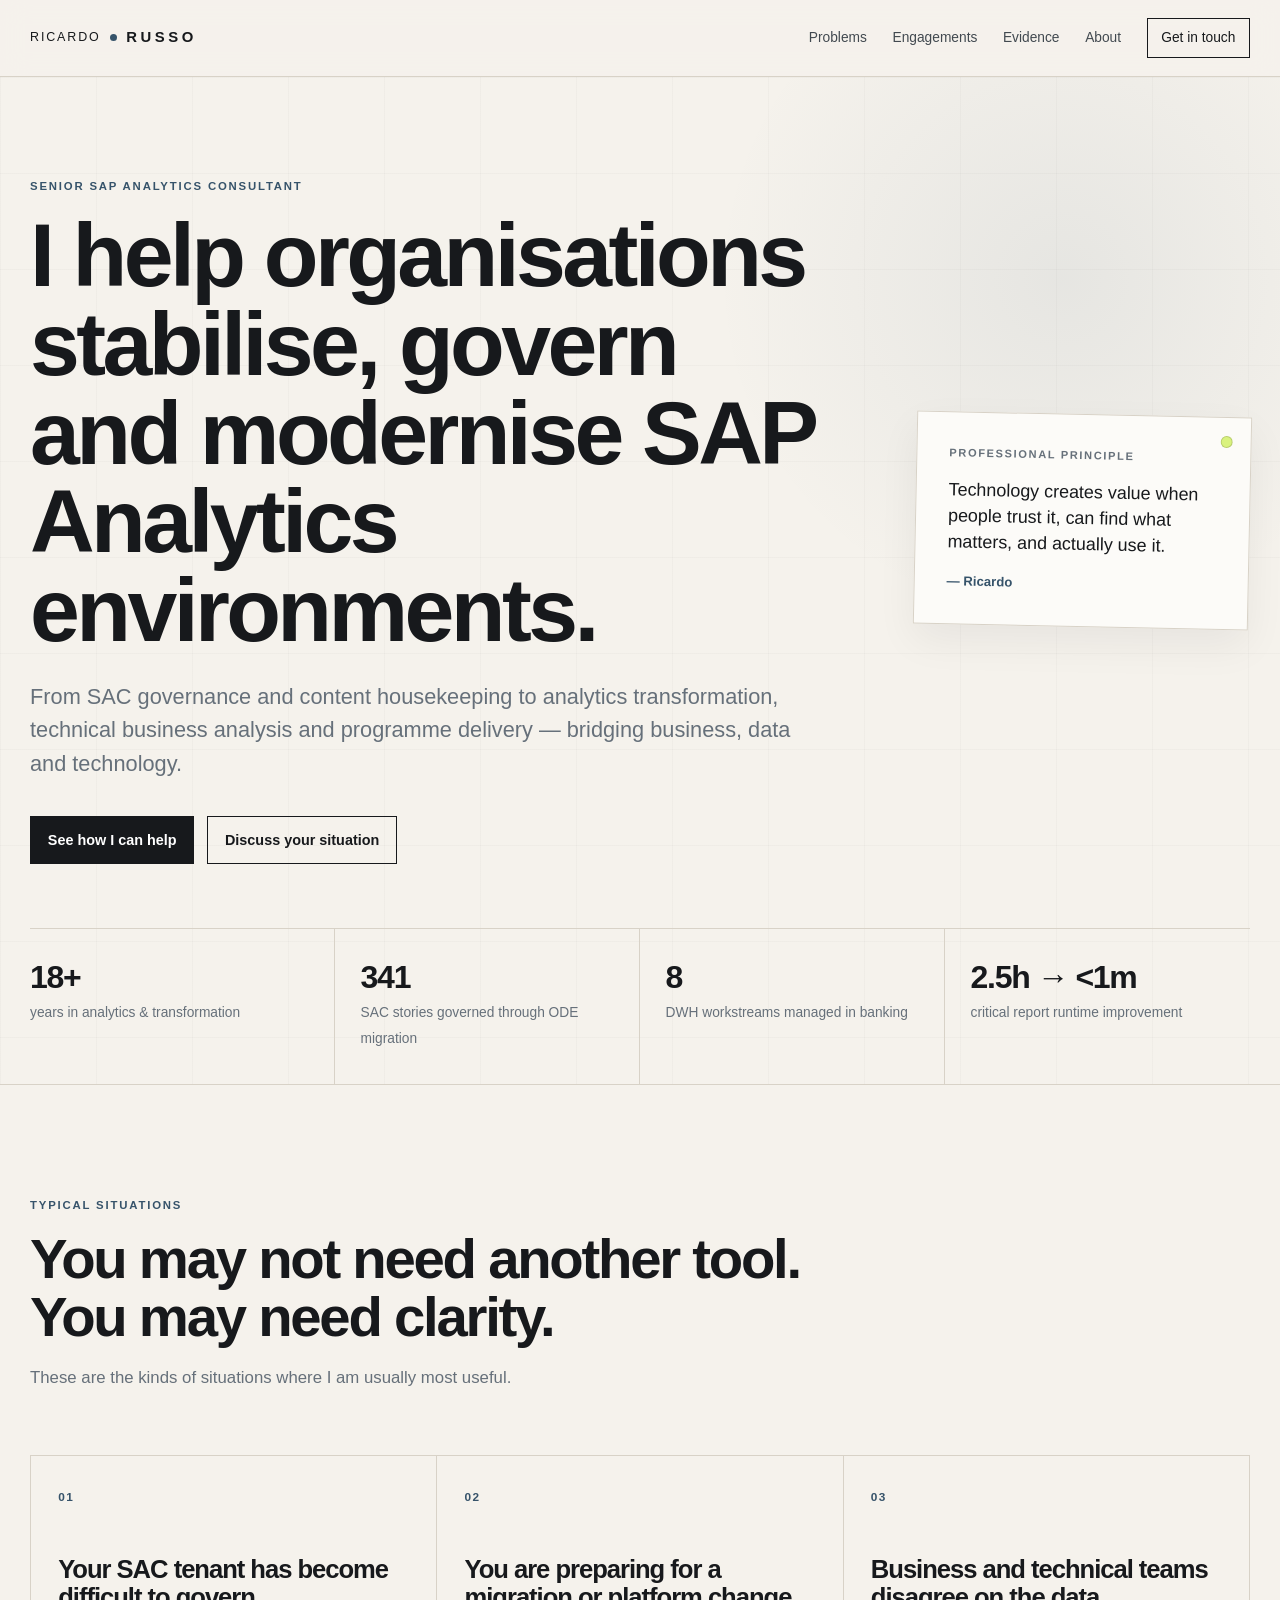
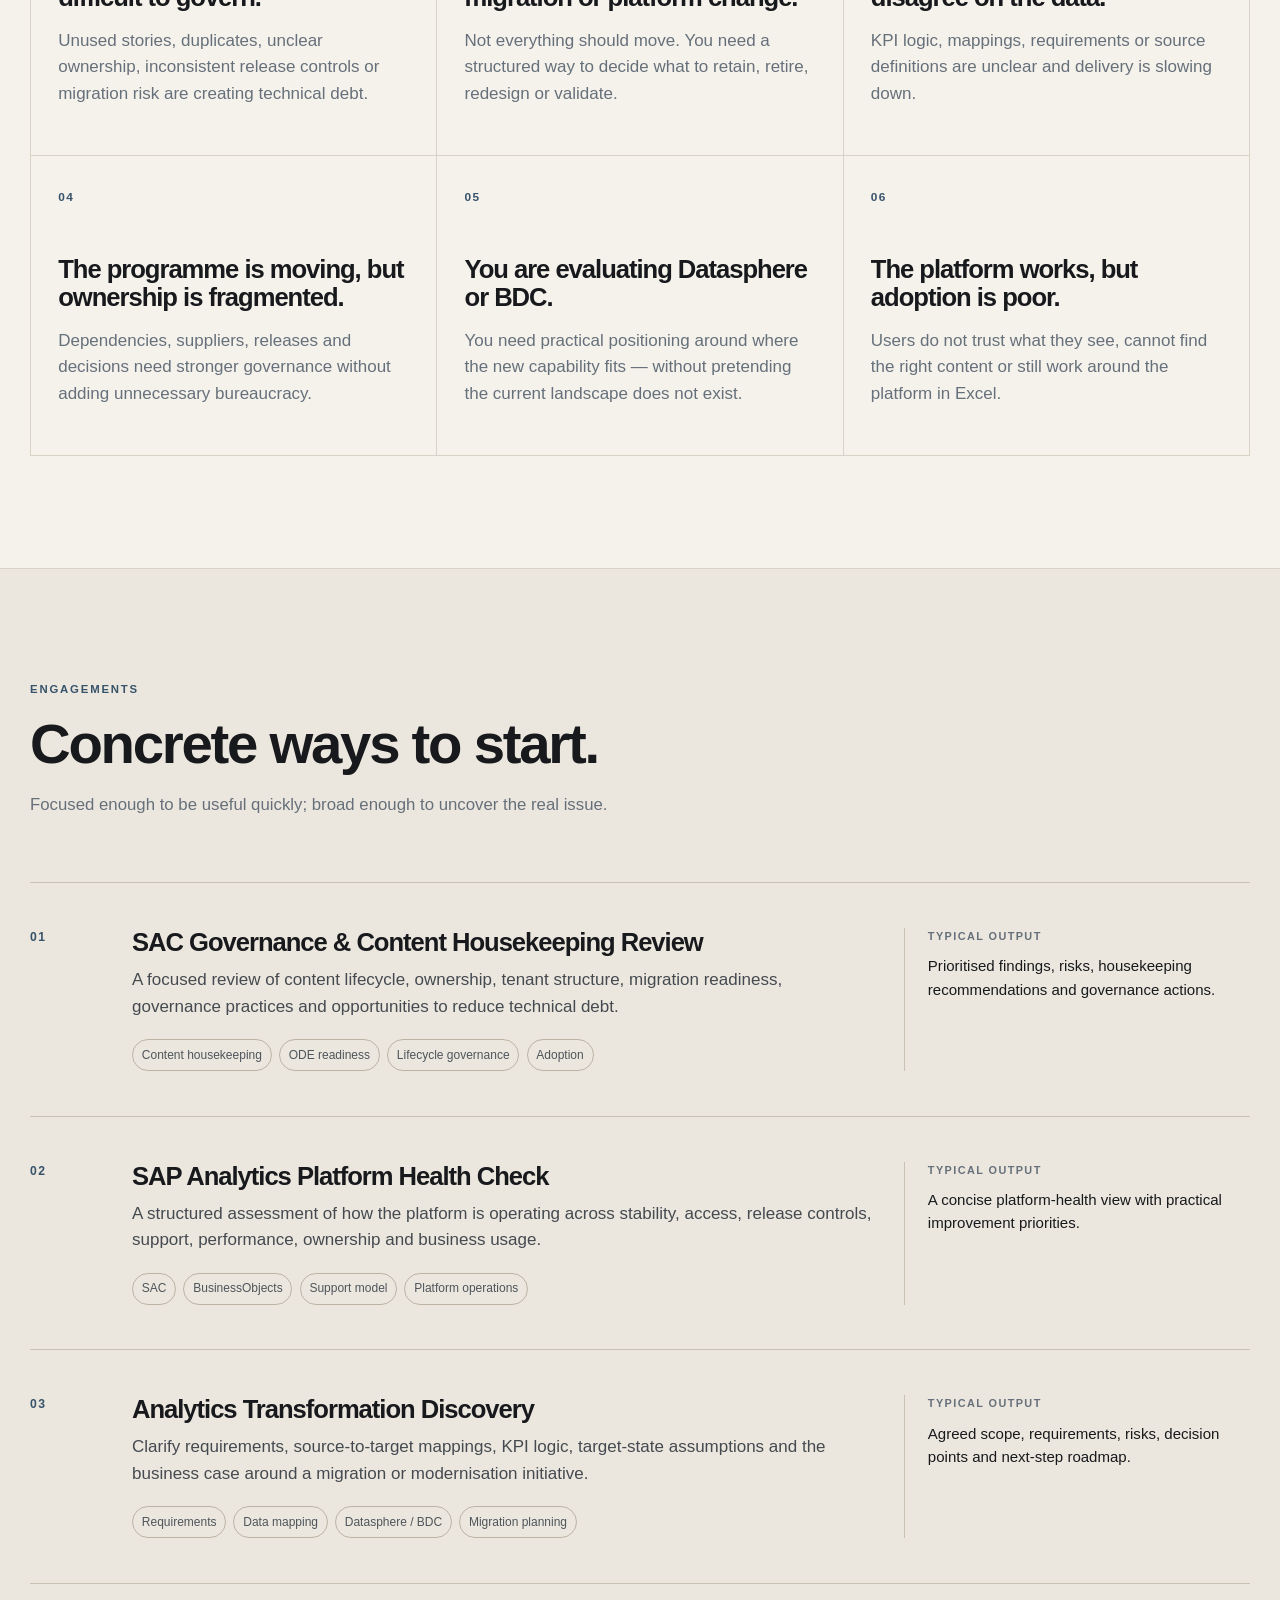
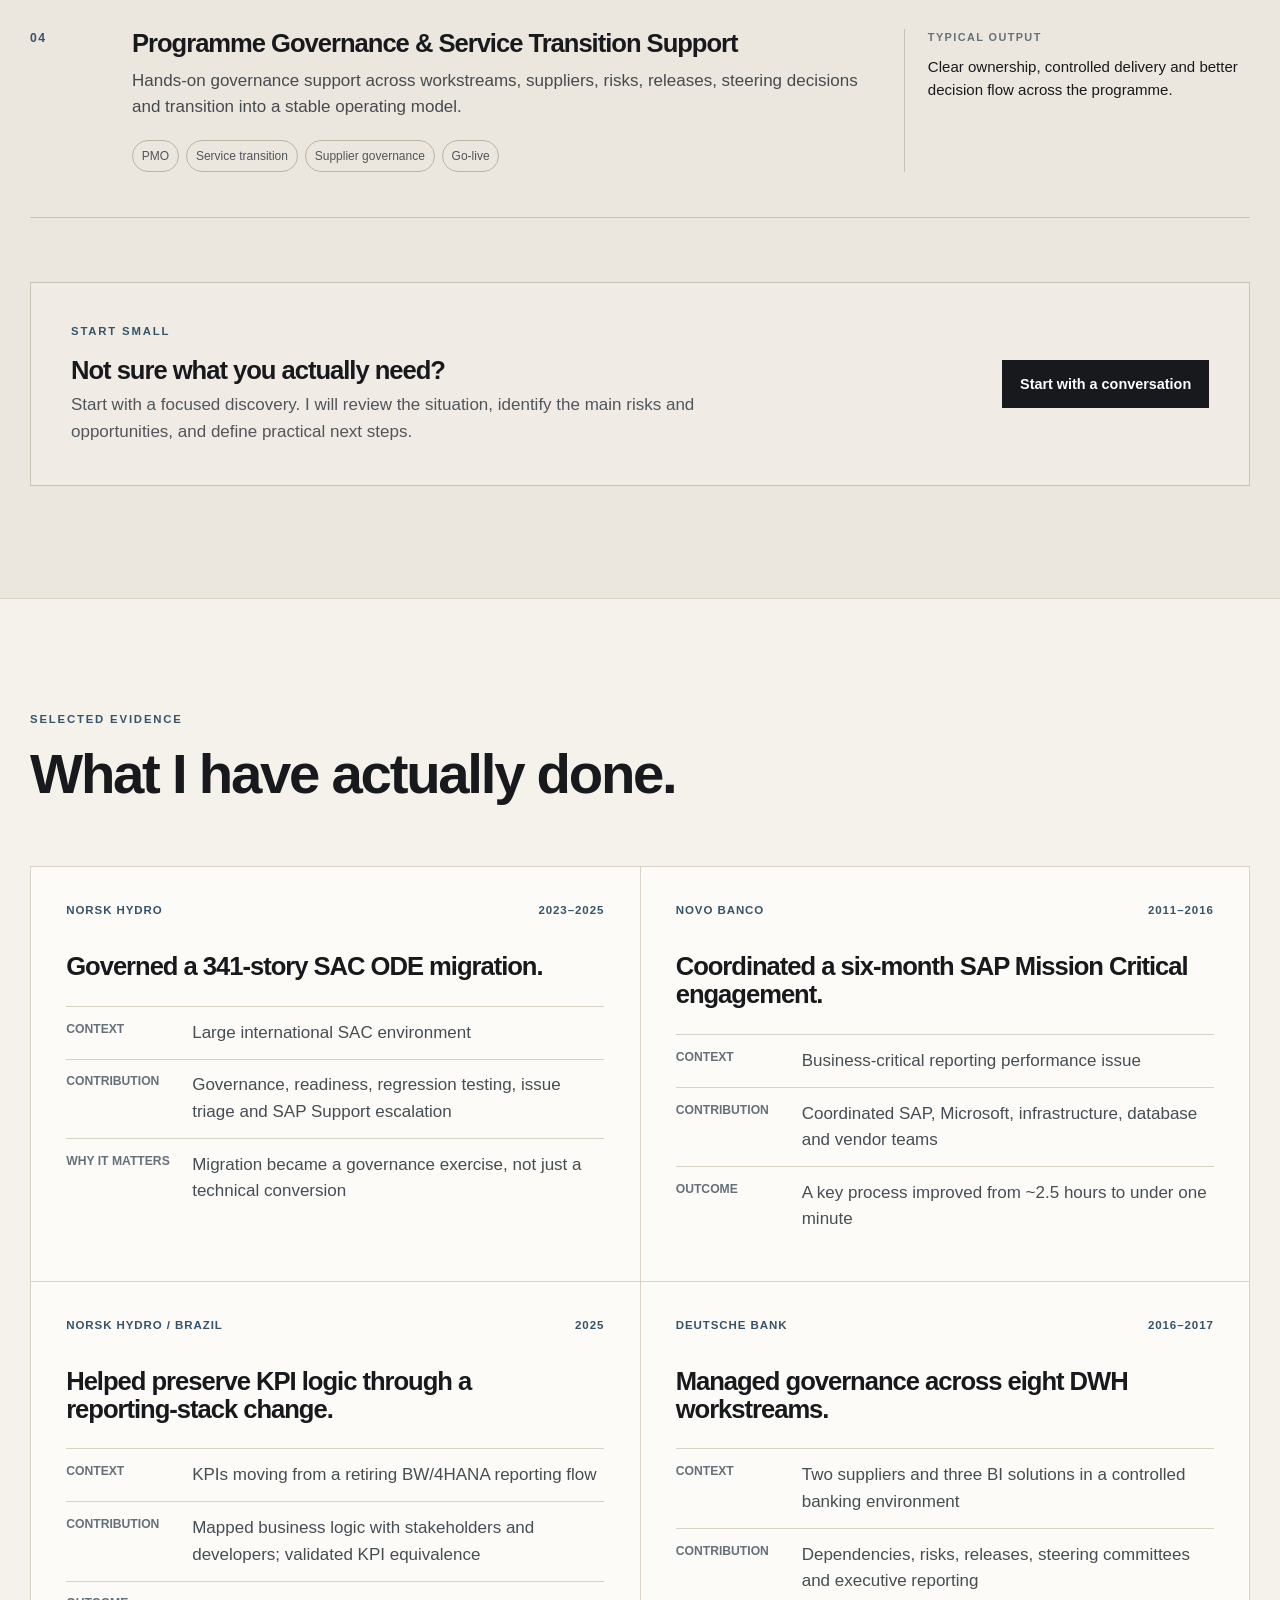
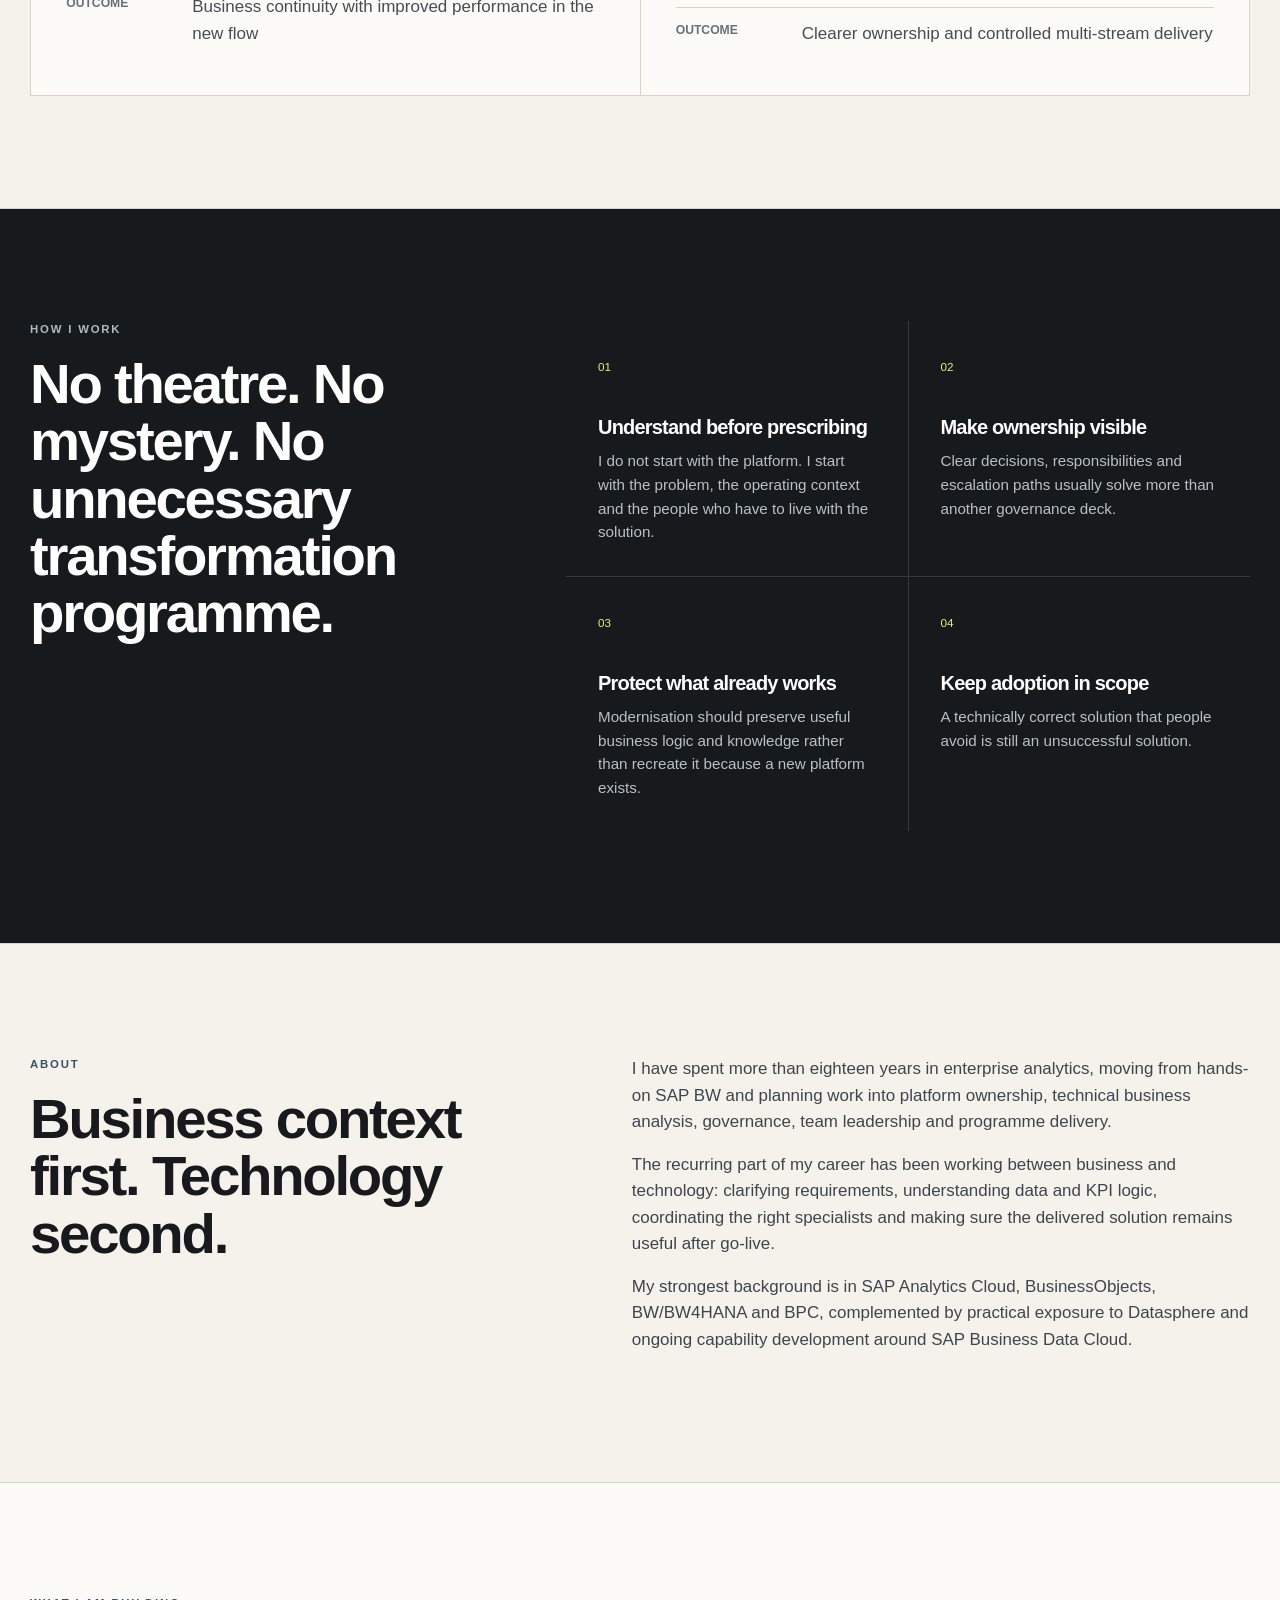
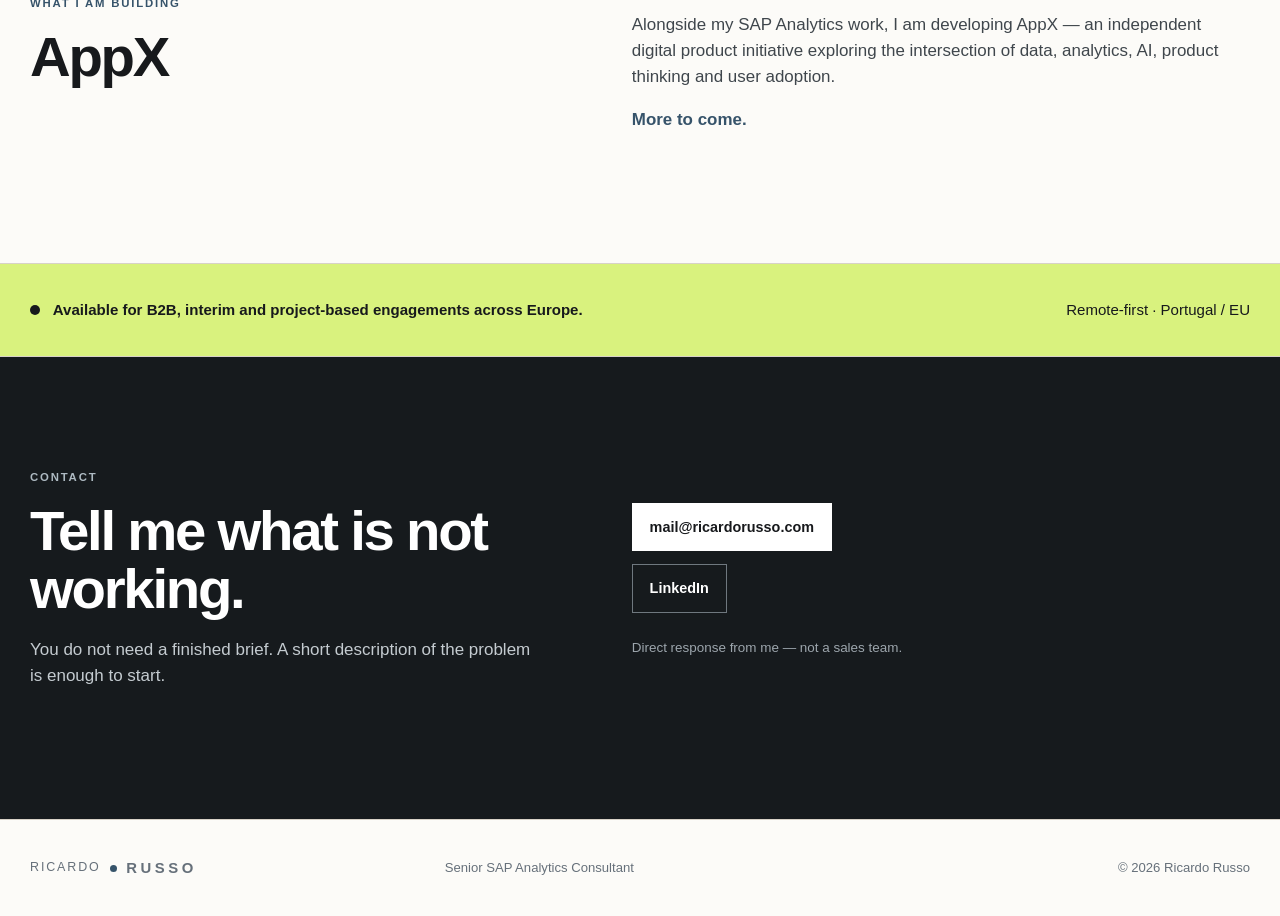
==== index.html @ fb49a4eb "Add files via upload" ====
<!doctype html>
<html lang="en">
<head>
  <meta charset="utf-8">
  <meta name="viewport" content="width=device-width, initial-scale=1">
  <title>Ricardo Russo — SAP Analytics Transformation & Governance</title>
  <meta name="description" content="Senior SAP Analytics Consultant helping organisations govern, modernise and get more value from SAP Analytics environments.">
  <meta name="author" content="Ricardo Russo">
  <meta name="theme-color" content="#f5f2ec">

  <meta property="og:title" content="Ricardo Russo — SAP Analytics Transformation & Governance">
  <meta property="og:description" content="Platform governance, analytics transformation, technical business analysis and programme delivery.">
  <meta property="og:type" content="website">
  <meta property="og:url" content="https://ricardorusso.com/">

  <link rel="icon" href="favicon.svg" type="image/svg+xml">
  <link rel="stylesheet" href="styles.css">
  <script defer src="script.js"></script>
</head>
<body>
  <a class="skip-link" href="#main">Skip to content</a>

  <header class="site-header">
    <div class="shell header-inner">
      <a class="brand" href="#top" aria-label="Ricardo Russo home">
        <span class="brand-first">RICARDO</span>
        <span class="brand-dot" aria-hidden="true"></span>
        <span class="brand-last">RUSSO</span>
      </a>

      <button class="menu-toggle" aria-expanded="false" aria-controls="site-nav">Menu</button>

      <nav id="site-nav" class="site-nav" aria-label="Primary navigation">
        <a href="#problems">Problems</a>
        <a href="#engagements">Engagements</a>
        <a href="#evidence">Evidence</a>
        <a href="#about">About</a>
        <a href="#contact" class="nav-cta">Get in touch</a>
      </nav>
    </div>
  </header>

  <main id="main">
    <section id="top" class="hero">
      <div class="shell hero-grid">
        <div class="hero-copy">
          <p class="eyebrow">Senior SAP Analytics Consultant</p>
          <h1>I help organisations stabilise, govern and modernise SAP Analytics environments.</h1>
          <p class="hero-intro">
            From SAC governance and content housekeeping to analytics transformation,
            technical business analysis and programme delivery — bridging business,
            data and technology.
          </p>
          <div class="hero-actions">
            <a class="button primary" href="#engagements">See how I can help</a>
            <a class="button ghost" href="#contact">Discuss your situation</a>
          </div>
        </div>

        <aside class="hero-card" aria-label="Professional principle">
          <span class="card-kicker">Professional principle</span>
          <p>Technology creates value when people trust it, can find what matters, and actually use it.</p>
          <span class="card-signoff">— Ricardo</span>
        </aside>
      </div>

      <div class="shell evidence-strip">
        <div class="metric">
          <strong>18+</strong>
          <span>years in analytics & transformation</span>
        </div>
        <div class="metric">
          <strong>341</strong>
          <span>SAC stories governed through ODE migration</span>
        </div>
        <div class="metric">
          <strong>8</strong>
          <span>DWH workstreams managed in banking</span>
        </div>
        <div class="metric">
          <strong>2.5h → &lt;1m</strong>
          <span>critical report runtime improvement</span>
        </div>
      </div>
    </section>

    <section id="problems" class="section">
      <div class="shell">
        <div class="section-head">
          <p class="eyebrow">Typical situations</p>
          <h2>You may not need another tool. You may need clarity.</h2>
          <p class="lead">These are the kinds of situations where I am usually most useful.</p>
        </div>

        <div class="problem-grid">
          <article class="problem-card">
            <span>01</span>
            <h3>Your SAC tenant has become difficult to govern.</h3>
            <p>Unused stories, duplicates, unclear ownership, inconsistent release controls or migration risk are creating technical debt.</p>
          </article>
          <article class="problem-card">
            <span>02</span>
            <h3>You are preparing for a migration or platform change.</h3>
            <p>Not everything should move. You need a structured way to decide what to retain, retire, redesign or validate.</p>
          </article>
          <article class="problem-card">
            <span>03</span>
            <h3>Business and technical teams disagree on the data.</h3>
            <p>KPI logic, mappings, requirements or source definitions are unclear and delivery is slowing down.</p>
          </article>
          <article class="problem-card">
            <span>04</span>
            <h3>The programme is moving, but ownership is fragmented.</h3>
            <p>Dependencies, suppliers, releases and decisions need stronger governance without adding unnecessary bureaucracy.</p>
          </article>
          <article class="problem-card">
            <span>05</span>
            <h3>You are evaluating Datasphere or BDC.</h3>
            <p>You need practical positioning around where the new capability fits — without pretending the current landscape does not exist.</p>
          </article>
          <article class="problem-card">
            <span>06</span>
            <h3>The platform works, but adoption is poor.</h3>
            <p>Users do not trust what they see, cannot find the right content or still work around the platform in Excel.</p>
          </article>
        </div>
      </div>
    </section>

    <section id="engagements" class="section section-cream">
      <div class="shell">
        <div class="section-head">
          <p class="eyebrow">Engagements</p>
          <h2>Concrete ways to start.</h2>
          <p class="lead">Focused enough to be useful quickly; broad enough to uncover the real issue.</p>
        </div>

        <div class="engagement-list">
          <article class="engagement">
            <div class="engagement-number">01</div>
            <div class="engagement-main">
              <h3>SAC Governance & Content Housekeeping Review</h3>
              <p>
                A focused review of content lifecycle, ownership, tenant structure, migration readiness,
                governance practices and opportunities to reduce technical debt.
              </p>
              <div class="tag-row">
                <span>Content housekeeping</span>
                <span>ODE readiness</span>
                <span>Lifecycle governance</span>
                <span>Adoption</span>
              </div>
            </div>
            <div class="engagement-outcome">
              <span>Typical output</span>
              <p>Prioritised findings, risks, housekeeping recommendations and governance actions.</p>
            </div>
          </article>

          <article class="engagement">
            <div class="engagement-number">02</div>
            <div class="engagement-main">
              <h3>SAP Analytics Platform Health Check</h3>
              <p>
                A structured assessment of how the platform is operating across stability, access,
                release controls, support, performance, ownership and business usage.
              </p>
              <div class="tag-row">
                <span>SAC</span>
                <span>BusinessObjects</span>
                <span>Support model</span>
                <span>Platform operations</span>
              </div>
            </div>
            <div class="engagement-outcome">
              <span>Typical output</span>
              <p>A concise platform-health view with practical improvement priorities.</p>
            </div>
          </article>

          <article class="engagement">
            <div class="engagement-number">03</div>
            <div class="engagement-main">
              <h3>Analytics Transformation Discovery</h3>
              <p>
                Clarify requirements, source-to-target mappings, KPI logic, target-state assumptions
                and the business case around a migration or modernisation initiative.
              </p>
              <div class="tag-row">
                <span>Requirements</span>
                <span>Data mapping</span>
                <span>Datasphere / BDC</span>
                <span>Migration planning</span>
              </div>
            </div>
            <div class="engagement-outcome">
              <span>Typical output</span>
              <p>Agreed scope, requirements, risks, decision points and next-step roadmap.</p>
            </div>
          </article>

          <article class="engagement">
            <div class="engagement-number">04</div>
            <div class="engagement-main">
              <h3>Programme Governance & Service Transition Support</h3>
              <p>
                Hands-on governance support across workstreams, suppliers, risks, releases, steering
                decisions and transition into a stable operating model.
              </p>
              <div class="tag-row">
                <span>PMO</span>
                <span>Service transition</span>
                <span>Supplier governance</span>
                <span>Go-live</span>
              </div>
            </div>
            <div class="engagement-outcome">
              <span>Typical output</span>
              <p>Clear ownership, controlled delivery and better decision flow across the programme.</p>
            </div>
          </article>
        </div>

        <div class="start-small">
          <div>
            <p class="eyebrow">Start small</p>
            <h3>Not sure what you actually need?</h3>
            <p>Start with a focused discovery. I will review the situation, identify the main risks and opportunities, and define practical next steps.</p>
          </div>
          <a class="button primary" href="#contact">Start with a conversation</a>
        </div>
      </div>
    </section>

    <section id="evidence" class="section">
      <div class="shell">
        <div class="section-head">
          <p class="eyebrow">Selected evidence</p>
          <h2>What I have actually done.</h2>
        </div>

        <div class="case-grid">
          <article class="case-card">
            <div class="case-topline"><span>Norsk Hydro</span><span>2023–2025</span></div>
            <h3>Governed a 341-story SAC ODE migration.</h3>
            <dl>
              <div><dt>Context</dt><dd>Large international SAC environment</dd></div>
              <div><dt>Contribution</dt><dd>Governance, readiness, regression testing, issue triage and SAP Support escalation</dd></div>
              <div><dt>Why it matters</dt><dd>Migration became a governance exercise, not just a technical conversion</dd></div>
            </dl>
          </article>

          <article class="case-card">
            <div class="case-topline"><span>Novo Banco</span><span>2011–2016</span></div>
            <h3>Coordinated a six-month SAP Mission Critical engagement.</h3>
            <dl>
              <div><dt>Context</dt><dd>Business-critical reporting performance issue</dd></div>
              <div><dt>Contribution</dt><dd>Coordinated SAP, Microsoft, infrastructure, database and vendor teams</dd></div>
              <div><dt>Outcome</dt><dd>A key process improved from ~2.5 hours to under one minute</dd></div>
            </dl>
          </article>

          <article class="case-card">
            <div class="case-topline"><span>Norsk Hydro / Brazil</span><span>2025</span></div>
            <h3>Helped preserve KPI logic through a reporting-stack change.</h3>
            <dl>
              <div><dt>Context</dt><dd>KPIs moving from a retiring BW/4HANA reporting flow</dd></div>
              <div><dt>Contribution</dt><dd>Mapped business logic with stakeholders and developers; validated KPI equivalence</dd></div>
              <div><dt>Outcome</dt><dd>Business continuity with improved performance in the new flow</dd></div>
            </dl>
          </article>

          <article class="case-card">
            <div class="case-topline"><span>Deutsche Bank</span><span>2016–2017</span></div>
            <h3>Managed governance across eight DWH workstreams.</h3>
            <dl>
              <div><dt>Context</dt><dd>Two suppliers and three BI solutions in a controlled banking environment</dd></div>
              <div><dt>Contribution</dt><dd>Dependencies, risks, releases, steering committees and executive reporting</dd></div>
              <div><dt>Outcome</dt><dd>Clearer ownership and controlled multi-stream delivery</dd></div>
            </dl>
          </article>
        </div>
      </div>
    </section>

    <section class="section section-dark">
      <div class="shell how-grid">
        <div>
          <p class="eyebrow light">How I work</p>
          <h2>No theatre. No mystery. No unnecessary transformation programme.</h2>
        </div>
        <div class="principles">
          <article>
            <span>01</span>
            <h3>Understand before prescribing</h3>
            <p>I do not start with the platform. I start with the problem, the operating context and the people who have to live with the solution.</p>
          </article>
          <article>
            <span>02</span>
            <h3>Make ownership visible</h3>
            <p>Clear decisions, responsibilities and escalation paths usually solve more than another governance deck.</p>
          </article>
          <article>
            <span>03</span>
            <h3>Protect what already works</h3>
            <p>Modernisation should preserve useful business logic and knowledge rather than recreate it because a new platform exists.</p>
          </article>
          <article>
            <span>04</span>
            <h3>Keep adoption in scope</h3>
            <p>A technically correct solution that people avoid is still an unsuccessful solution.</p>
          </article>
        </div>
      </div>
    </section>

    <section id="about" class="section">
      <div class="shell about-grid">
        <div class="section-head compact">
          <p class="eyebrow">About</p>
          <h2>Business context first. Technology second.</h2>
        </div>
        <div class="about-copy">
          <p>
            I have spent more than eighteen years in enterprise analytics, moving from hands-on
            SAP BW and planning work into platform ownership, technical business analysis,
            governance, team leadership and programme delivery.
          </p>
          <p>
            The recurring part of my career has been working between business and technology:
            clarifying requirements, understanding data and KPI logic, coordinating the right
            specialists and making sure the delivered solution remains useful after go-live.
          </p>
          <p>
            My strongest background is in SAP Analytics Cloud, BusinessObjects, BW/BW4HANA and BPC,
            complemented by practical exposure to Datasphere and ongoing capability development
            around SAP Business Data Cloud.
          </p>
        </div>
      </div>
    </section>

    <section class="section appx-section">
      <div class="shell appx-grid">
        <div>
          <p class="eyebrow">What I am building</p>
          <h2>AppX</h2>
        </div>
        <div>
          <p>
            Alongside my SAP Analytics work, I am developing AppX — an independent digital product
            initiative exploring the intersection of data, analytics, AI, product thinking and user adoption.
          </p>
          <p class="teaser">More to come.</p>
        </div>
      </div>
    </section>

    <section class="availability">
      <div class="shell availability-inner">
        <div>
          <span class="availability-dot" aria-hidden="true"></span>
          <strong>Available for B2B, interim and project-based engagements across Europe.</strong>
        </div>
        <span>Remote-first · Portugal / EU</span>
      </div>
    </section>

    <section id="contact" class="section contact-section">
      <div class="shell contact-grid">
        <div>
          <p class="eyebrow light">Contact</p>
          <h2>Tell me what is not working.</h2>
          <p>
            You do not need a finished brief. A short description of the problem is enough to start.
          </p>
        </div>
        <div class="contact-actions">
          <a class="button light-button" href="mailto:mail@ricardorusso.com?subject=Project%20discussion">mail@ricardorusso.com</a>
          <a class="button dark-outline" href="https://www.linkedin.com/in/ricardorusso" target="_blank" rel="noopener noreferrer">LinkedIn</a>
          <p class="small">Direct response from me — not a sales team.</p>
        </div>
      </div>
    </section>
  </main>

  <footer class="site-footer">
    <div class="shell footer-inner">
      <a class="brand footer-brand" href="#top" aria-label="Back to top">
        <span class="brand-first">RICARDO</span>
        <span class="brand-dot" aria-hidden="true"></span>
        <span class="brand-last">RUSSO</span>
      </a>
      <span>Senior SAP Analytics Consultant</span>
      <span>© <span id="year">2026</span> Ricardo Russo</span>
    </div>
  </footer>
</body>
</html>
---- styles.css ----
:root {
  --bg: #f5f2ec;
  --paper: #fcfbf8;
  --cream: #ece7de;
  --ink: #17191c;
  --muted: #66707a;
  --line: #d8d2c7;
  --accent: #36536a;
  --accent-soft: #dbe3e8;
  --lime: #d9f27e;
  --dark: #161a1d;
  --max: 1220px;
}

* { box-sizing: border-box; }
html { scroll-behavior: smooth; background: var(--bg); }
body {
  margin: 0;
  background: var(--bg);
  color: var(--ink);
  font-family: "Helvetica Neue", Helvetica, Arial, sans-serif;
  font-size: 17px;
  line-height: 1.55;
  -webkit-font-smoothing: antialiased;
}
a { color: inherit; }
button, input, textarea { font: inherit; }

.skip-link {
  position: absolute;
  left: -9999px;
  top: 0;
  z-index: 999;
  background: var(--ink);
  color: #fff;
  padding: .7rem 1rem;
}
.skip-link:focus { left: 1rem; top: 1rem; }

.shell {
  width: min(calc(100% - 48px), var(--max));
  margin-inline: auto;
}

.site-header {
  position: sticky;
  top: 0;
  z-index: 100;
  background: color-mix(in srgb, var(--bg) 93%, transparent);
  border-bottom: 1px solid var(--line);
  backdrop-filter: blur(14px);
}
.header-inner {
  min-height: 76px;
  display: flex;
  align-items: center;
  justify-content: space-between;
  gap: 2rem;
}
.brand {
  display: inline-flex;
  align-items: center;
  gap: .58rem;
  text-decoration: none;
  transform-origin: 38% 100%;
}
.brand-first {
  font-size: .78rem;
  font-weight: 500;
  letter-spacing: .15em;
}
.brand-dot {
  width: 7px;
  height: 7px;
  border-radius: 999px;
  background: var(--accent);
  display: inline-block;
  transition: transform .2s ease, background .2s ease;
}
.brand-last {
  font-size: .93rem;
  font-weight: 800;
  letter-spacing: .24em;
}
.brand:hover .brand-dot {
  transform: scale(1.7);
  background: var(--lime);
}

.site-nav {
  display: flex;
  align-items: center;
  gap: 1.6rem;
  font-size: .86rem;
}
.site-nav a {
  color: #424950;
  text-decoration: none;
}
.site-nav a:hover { color: var(--ink); }
.site-nav .nav-cta {
  border: 1px solid var(--ink);
  padding: .55rem .85rem;
  color: var(--ink);
}
.menu-toggle {
  display: none;
  border: 1px solid var(--ink);
  background: transparent;
  padding: .45rem .7rem;
}

.hero {
  border-bottom: 1px solid var(--line);
  overflow: hidden;
  background:
    radial-gradient(circle at 83% 20%, rgba(54,83,106,.08), transparent 26%),
    linear-gradient(90deg, rgba(23,25,28,.025) 1px, transparent 1px),
    linear-gradient(rgba(23,25,28,.025) 1px, transparent 1px);
  background-size: auto, 96px 96px, 96px 96px;
}
.hero-grid {
  min-height: 665px;
  display: grid;
  grid-template-columns: minmax(0, 1.65fr) minmax(280px, .7fr);
  gap: 6rem;
  align-items: center;
  padding: 6.3rem 0 4rem;
}
.eyebrow {
  margin: 0 0 1rem;
  color: var(--accent);
  text-transform: uppercase;
  font-size: .71rem;
  font-weight: 750;
  letter-spacing: .16em;
}
.eyebrow.light { color: #aebac2; }
h1, h2, h3 {
  margin-top: 0;
  letter-spacing: -.04em;
}
h1 {
  max-width: 940px;
  margin-bottom: 1.55rem;
  font-size: clamp(3.3rem, 7vw, 6.75rem);
  line-height: .99;
  font-weight: 720;
}
h2 {
  margin-bottom: 1.25rem;
  font-size: clamp(2.25rem, 4.4vw, 4.5rem);
  line-height: 1.02;
}
h3 {
  margin-bottom: .7rem;
  font-size: clamp(1.3rem, 2vw, 1.9rem);
  line-height: 1.1;
}
.hero-intro {
  max-width: 780px;
  margin: 0;
  color: var(--muted);
  font-size: clamp(1.08rem, 1.7vw, 1.42rem);
}
.hero-actions {
  display: flex;
  gap: .8rem;
  flex-wrap: wrap;
  margin-top: 2.2rem;
}
.button {
  display: inline-flex;
  align-items: center;
  justify-content: center;
  min-height: 48px;
  padding: .75rem 1.05rem;
  border: 1px solid var(--ink);
  text-decoration: none;
  font-size: .9rem;
  font-weight: 700;
  transition: transform .16s ease, box-shadow .16s ease, background .16s ease;
}
.button:hover {
  transform: translateY(-2px);
  box-shadow: 0 8px 18px rgba(0,0,0,.08);
}
.button.primary {
  background: var(--ink);
  color: white;
}
.button.primary:hover { background: #2a2e32; }
.button.ghost { background: transparent; }
.button.light-button {
  background: white;
  color: var(--ink);
  border-color: white;
}
.button.dark-outline {
  border-color: #6f787f;
  color: white;
}
.hero-card {
  position: relative;
  padding: 2rem;
  background: var(--paper);
  border: 1px solid var(--line);
  transform: rotate(1.2deg);
  box-shadow: 0 16px 40px rgba(23,25,28,.06);
}
.hero-card::before {
  content: "";
  position: absolute;
  top: 18px;
  right: 18px;
  width: 10px;
  height: 10px;
  border-radius: 999px;
  background: var(--lime);
  border: 1px solid rgba(0,0,0,.15);
}
.hero-card:hover {
  transform: rotate(0deg) translateY(-2px);
}
.card-kicker {
  display: block;
  margin-bottom: 1rem;
  color: var(--muted);
  font-size: .69rem;
  font-weight: 750;
  letter-spacing: .15em;
  text-transform: uppercase;
}
.hero-card p {
  margin: 0;
  font-size: 1.12rem;
  line-height: 1.45;
}
.card-signoff {
  display: block;
  margin-top: 1rem;
  color: var(--accent);
  font-size: .82rem;
  font-weight: 700;
}

.evidence-strip {
  display: grid;
  grid-template-columns: repeat(4, 1fr);
  border-top: 1px solid var(--line);
}
.metric {
  min-height: 145px;
  padding: 2rem 1.6rem;
  border-right: 1px solid var(--line);
}
.metric:first-child { padding-left: 0; }
.metric:last-child { border-right: 0; }
.metric strong {
  display: block;
  margin-bottom: .35rem;
  font-size: 2rem;
  line-height: 1;
  letter-spacing: -.04em;
}
.metric span {
  color: var(--muted);
  font-size: .86rem;
  line-height: 1.35;
}

.section {
  padding: 7rem 0;
  border-bottom: 1px solid var(--line);
}
.section-cream { background: var(--cream); }
.section-dark {
  background: var(--dark);
  color: white;
}
.section-head {
  max-width: 850px;
  margin-bottom: 4rem;
}
.section-head.compact { margin-bottom: 0; }
.lead {
  max-width: 720px;
  margin: 0;
  color: var(--muted);
  font-size: 1.05rem;
}

.problem-grid {
  display: grid;
  grid-template-columns: repeat(3, 1fr);
  border-top: 1px solid var(--line);
  border-left: 1px solid var(--line);
}
.problem-card {
  min-height: 300px;
  padding: 1.7rem;
  border-right: 1px solid var(--line);
  border-bottom: 1px solid var(--line);
  transition: transform .16s ease, background .16s ease;
}
.problem-card:hover {
  transform: translateY(-4px);
  background: var(--paper);
}
.problem-card > span {
  display: inline-block;
  margin-bottom: 3rem;
  color: var(--accent);
  font-size: .74rem;
  font-weight: 750;
  letter-spacing: .12em;
}
.problem-card p {
  color: var(--muted);
  margin-bottom: 0;
}

.engagement-list {
  border-top: 1px solid #c9c1b4;
}
.engagement {
  display: grid;
  grid-template-columns: 70px minmax(0, 1.5fr) minmax(250px, .7fr);
  gap: 2rem;
  padding: 2.8rem 0;
  border-bottom: 1px solid #c9c1b4;
}
.engagement-number {
  color: var(--accent);
  font-size: .76rem;
  font-weight: 750;
  letter-spacing: .12em;
}
.engagement-main p {
  max-width: 760px;
  margin: 0;
  color: #444a50;
}
.tag-row {
  display: flex;
  flex-wrap: wrap;
  gap: .45rem;
  margin-top: 1.2rem;
}
.tag-row span {
  padding: .35rem .55rem;
  border: 1px solid #bcb3a5;
  border-radius: 999px;
  color: #4e555b;
  font-size: .75rem;
}
.engagement-outcome {
  padding-left: 1.4rem;
  border-left: 1px solid #c9c1b4;
}
.engagement-outcome > span {
  display: block;
  margin-bottom: .6rem;
  color: var(--muted);
  text-transform: uppercase;
  font-size: .68rem;
  font-weight: 750;
  letter-spacing: .13em;
}
.engagement-outcome p {
  margin: 0;
  font-size: .94rem;
}

.start-small {
  display: flex;
  align-items: center;
  justify-content: space-between;
  gap: 3rem;
  margin-top: 4rem;
  padding: 2.5rem;
  border: 1px solid #c9c1b4;
  background: rgba(255,255,255,.22);
}
.start-small h3 { margin-bottom: .5rem; }
.start-small p:not(.eyebrow) {
  max-width: 720px;
  margin: 0;
  color: #50565b;
}

.case-grid {
  display: grid;
  grid-template-columns: repeat(2, 1fr);
  gap: 1px;
  background: var(--line);
  border: 1px solid var(--line);
}
.case-card {
  padding: 2.2rem;
  background: var(--paper);
  transition: transform .16s ease, box-shadow .16s ease;
}
.case-card:hover {
  transform: translateY(-3px);
  box-shadow: 0 16px 28px rgba(0,0,0,.06);
}
.case-topline {
  display: flex;
  justify-content: space-between;
  gap: 1rem;
  margin-bottom: 2rem;
  color: var(--accent);
  font-size: .72rem;
  font-weight: 750;
  text-transform: uppercase;
  letter-spacing: .08em;
}
.case-card h3 { max-width: 520px; }
.case-card dl {
  margin: 1.6rem 0 0;
}
.case-card dl > div {
  display: grid;
  grid-template-columns: 110px 1fr;
  gap: 1rem;
  padding: .8rem 0;
  border-top: 1px solid var(--line);
}
.case-card dt {
  color: var(--muted);
  font-size: .76rem;
  font-weight: 750;
  text-transform: uppercase;
}
.case-card dd {
  margin: 0;
  color: #464d53;
}

.how-grid {
  display: grid;
  grid-template-columns: .8fr 1.2fr;
  gap: 5rem;
}
.principles {
  display: grid;
  grid-template-columns: repeat(2, 1fr);
  gap: 1px;
  background: #353a3f;
}
.principles article {
  padding: 2rem;
  background: var(--dark);
}
.principles article > span {
  display: inline-block;
  margin-bottom: 2.5rem;
  color: var(--lime);
  font-size: .73rem;
}
.principles h3 { font-size: 1.25rem; }
.principles p {
  margin: 0;
  color: #b9c0c6;
  font-size: .95rem;
}

.about-grid, .appx-grid, .contact-grid {
  display: grid;
  grid-template-columns: minmax(280px,.9fr) minmax(0,1.1fr);
  gap: 6rem;
}
.about-copy p:first-child { margin-top: 0; }
.about-copy p {
  max-width: 720px;
  color: #3e454b;
  font-size: 1.06rem;
}
.appx-section { background: var(--paper); }
.appx-grid h2 { margin-bottom: 0; }
.appx-grid > div:last-child {
  max-width: 700px;
  color: #3f464c;
  font-size: 1.06rem;
}
.teaser {
  color: var(--accent);
  font-weight: 750;
}

.availability {
  border-bottom: 1px solid var(--line);
  background: var(--lime);
}
.availability-inner {
  min-height: 92px;
  display: flex;
  align-items: center;
  justify-content: space-between;
  gap: 2rem;
  font-size: .94rem;
}
.availability-inner > div {
  display: flex;
  align-items: center;
  gap: .8rem;
}
.availability-dot {
  width: 10px;
  height: 10px;
  border-radius: 50%;
  background: var(--ink);
  animation: pulse 2.2s ease-in-out infinite;
}
@keyframes pulse {
  0%,100% { transform: scale(1); opacity: 1; }
  50% { transform: scale(1.45); opacity: .55; }
}

.contact-section {
  background: var(--dark);
  color: white;
}
.contact-section p { color: #c4cbd0; }
.contact-actions {
  display: flex;
  flex-direction: column;
  align-items: flex-start;
  justify-content: center;
  gap: .8rem;
}
.contact-actions .small {
  margin-top: .8rem;
  font-size: .84rem;
  color: #9da6ad;
}

.site-footer {
  padding: 2.3rem 0;
  background: var(--paper);
}
.footer-inner {
  display: grid;
  grid-template-columns: 1fr 1fr 1fr;
  gap: 1.5rem;
  align-items: center;
  color: var(--muted);
  font-size: .82rem;
}
.footer-inner > :last-child { text-align: right; }

/* playful but controlled brand bounce */
.brand.brand-bounce {
  animation: brandBounce 760ms cubic-bezier(.22,.9,.3,1);
}
.brand.brand-bounce .brand-dot {
  animation: dotPop 760ms ease;
}
@keyframes brandBounce {
  0%   { transform: translateY(0) rotate(0) scale(1); }
  18%  { transform: translateY(-13px) rotate(-1deg) scale(1.03,.97); }
  35%  { transform: translateY(1px) rotate(.4deg) scale(.99,1.01); }
  52%  { transform: translateY(-6px) rotate(-.35deg) scale(1.015,.985); }
  70%  { transform: translateY(0) rotate(.15deg); }
  84%  { transform: translateY(-2px); }
  100% { transform: translateY(0) rotate(0) scale(1); }
}
@keyframes dotPop {
  0%,100% { transform: scale(1); background: var(--accent); }
  22% { transform: scale(2.6); background: var(--lime); }
  52% { transform: scale(1.4); }
}

@media (max-width: 920px) {
  .hero-grid,
  .how-grid,
  .about-grid,
  .appx-grid,
  .contact-grid {
    grid-template-columns: 1fr;
    gap: 3rem;
  }
  .hero-grid { min-height: 0; padding: 5.2rem 0 4rem; }
  .hero-card { max-width: 560px; }
  .problem-grid { grid-template-columns: repeat(2, 1fr); }
  .engagement { grid-template-columns: 52px 1fr; }
  .engagement-outcome { grid-column: 2; padding-left: 0; border-left: 0; }
  .evidence-strip { grid-template-columns: repeat(2, 1fr); }
  .metric:nth-child(2) { border-right: 0; }
  .metric:nth-child(-n+2) { border-bottom: 1px solid var(--line); }
}

@media (max-width: 680px) {
  body { font-size: 16px; }
  .shell { width: min(calc(100% - 32px), var(--max)); }
  .header-inner { min-height: 66px; }
  .menu-toggle { display: inline-block; }
  .site-nav {
    display: none;
    position: absolute;
    top: 66px;
    left: 0;
    right: 0;
    flex-direction: column;
    align-items: stretch;
    gap: 0;
    padding: 0 16px 16px;
    background: var(--bg);
    border-bottom: 1px solid var(--line);
  }
  .site-nav.open { display: flex; }
  .site-nav a {
    padding: .95rem 0;
    border-bottom: 1px solid var(--line);
  }
  .site-nav .nav-cta {
    margin-top: .7rem;
    padding: .75rem;
    text-align: center;
  }
  h1 { font-size: clamp(2.75rem, 13vw, 4.6rem); }
  .hero-grid { padding-top: 4.2rem; }
  .evidence-strip { grid-template-columns: 1fr; }
  .metric, .metric:first-child {
    padding: 1.4rem 0;
    border-right: 0;
    border-bottom: 1px solid var(--line);
  }
  .metric:last-child { border-bottom: 0; }
  .section { padding: 5rem 0; }
  .section-head { margin-bottom: 3rem; }
  .problem-grid { grid-template-columns: 1fr; }
  .problem-card { min-height: 0; }
  .engagement {
    grid-template-columns: 1fr;
    gap: .8rem;
  }
  .engagement-outcome { grid-column: 1; }
  .start-small {
    flex-direction: column;
    align-items: flex-start;
  }
  .case-grid { grid-template-columns: 1fr; }
  .case-card dl > div { grid-template-columns: 1fr; gap: .3rem; }
  .principles { grid-template-columns: 1fr; }
  .availability-inner {
    align-items: flex-start;
    flex-direction: column;
    justify-content: center;
    padding: 1.2rem 0;
    gap: .5rem;
  }
  .footer-inner { grid-template-columns: 1fr; }
  .footer-inner > :last-child { text-align: left; }
}

@media (prefers-reduced-motion: reduce) {
  html { scroll-behavior: auto; }
  .brand.brand-bounce,
  .brand.brand-bounce .brand-dot,
  .availability-dot {
    animation: none;
  }
}
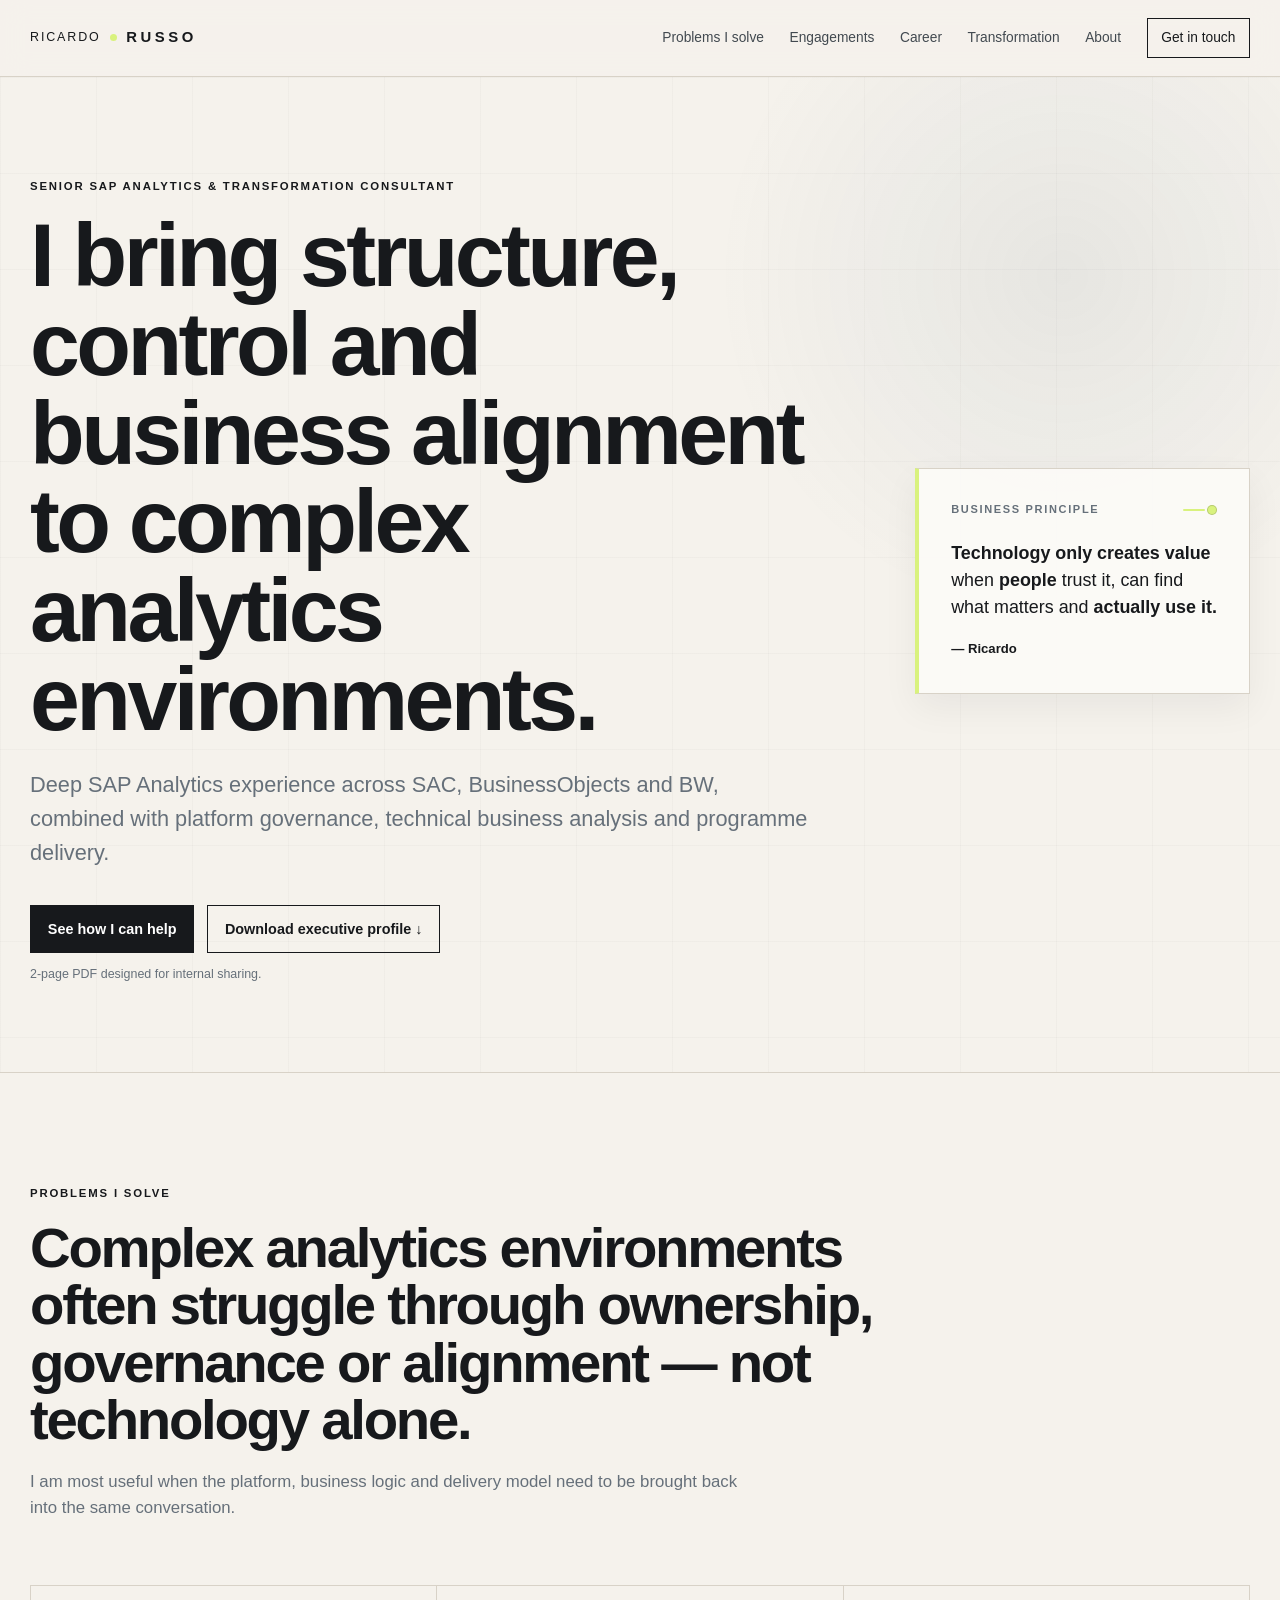
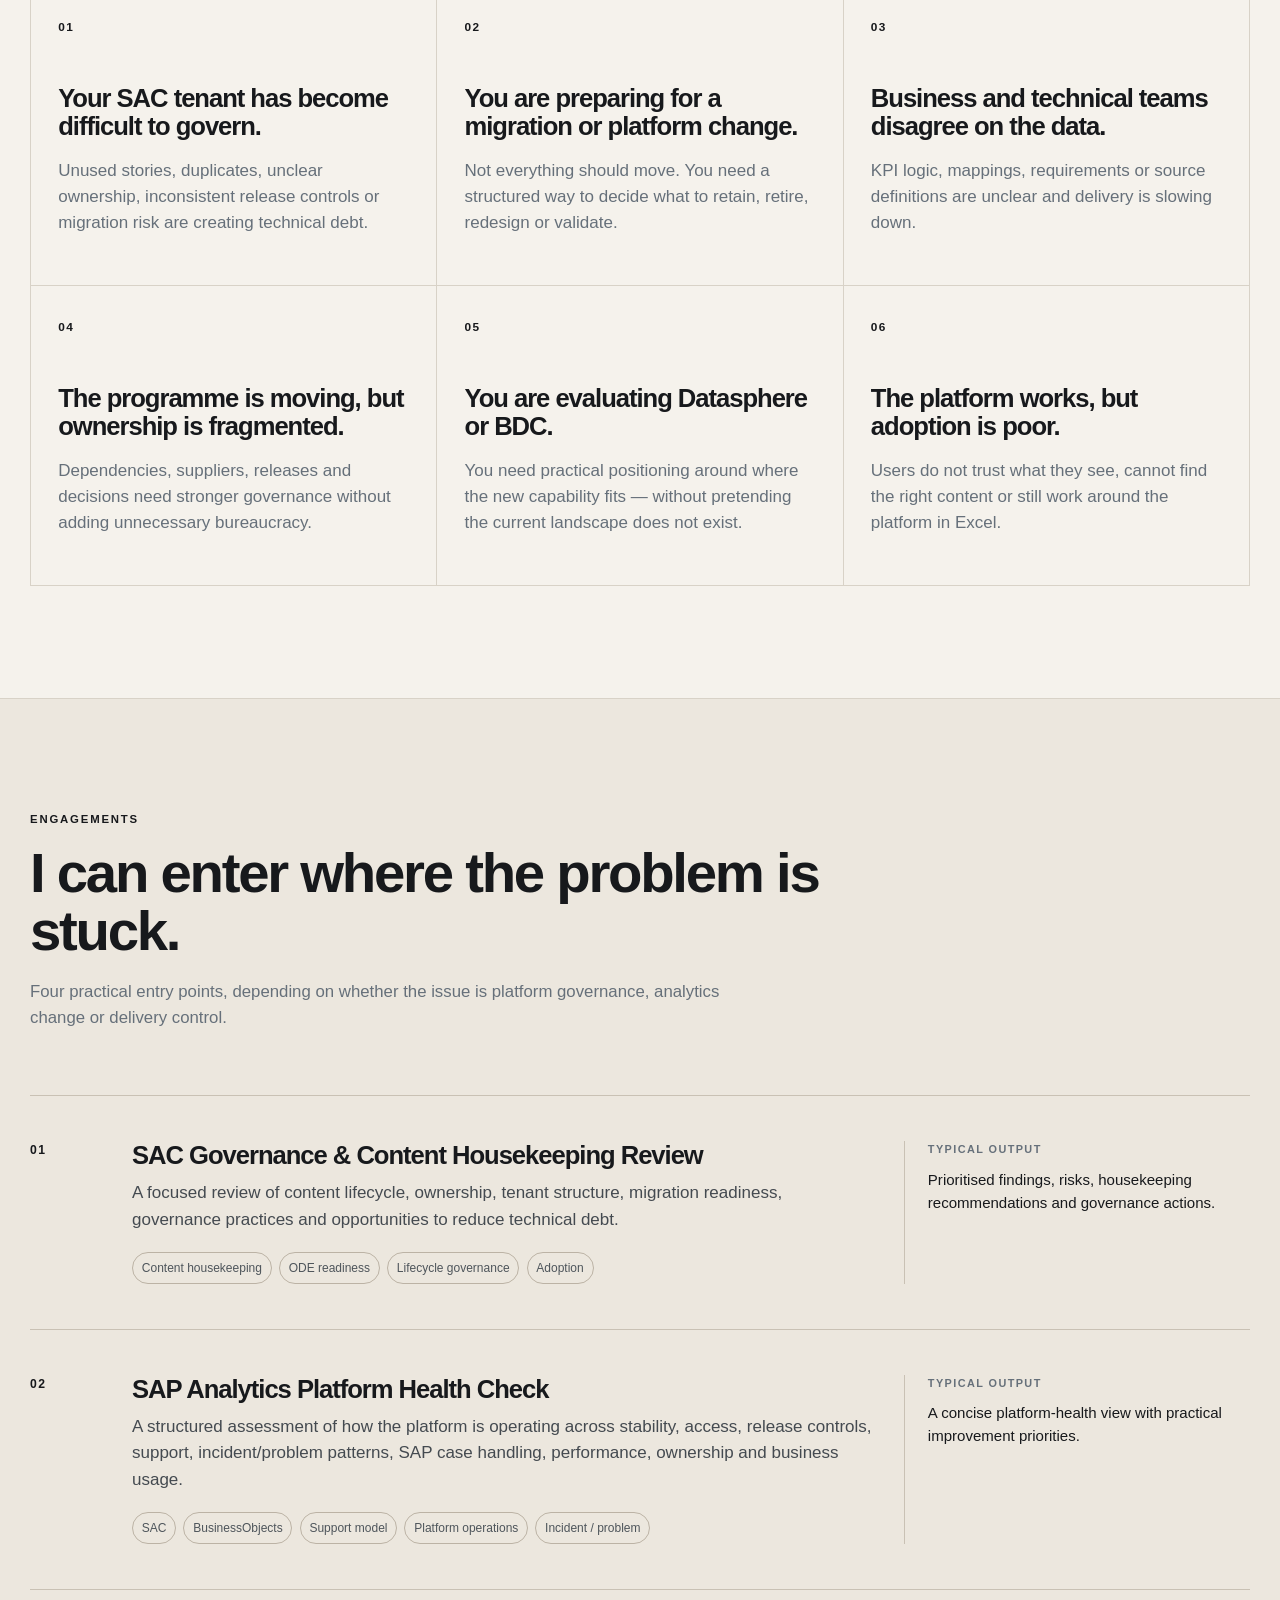
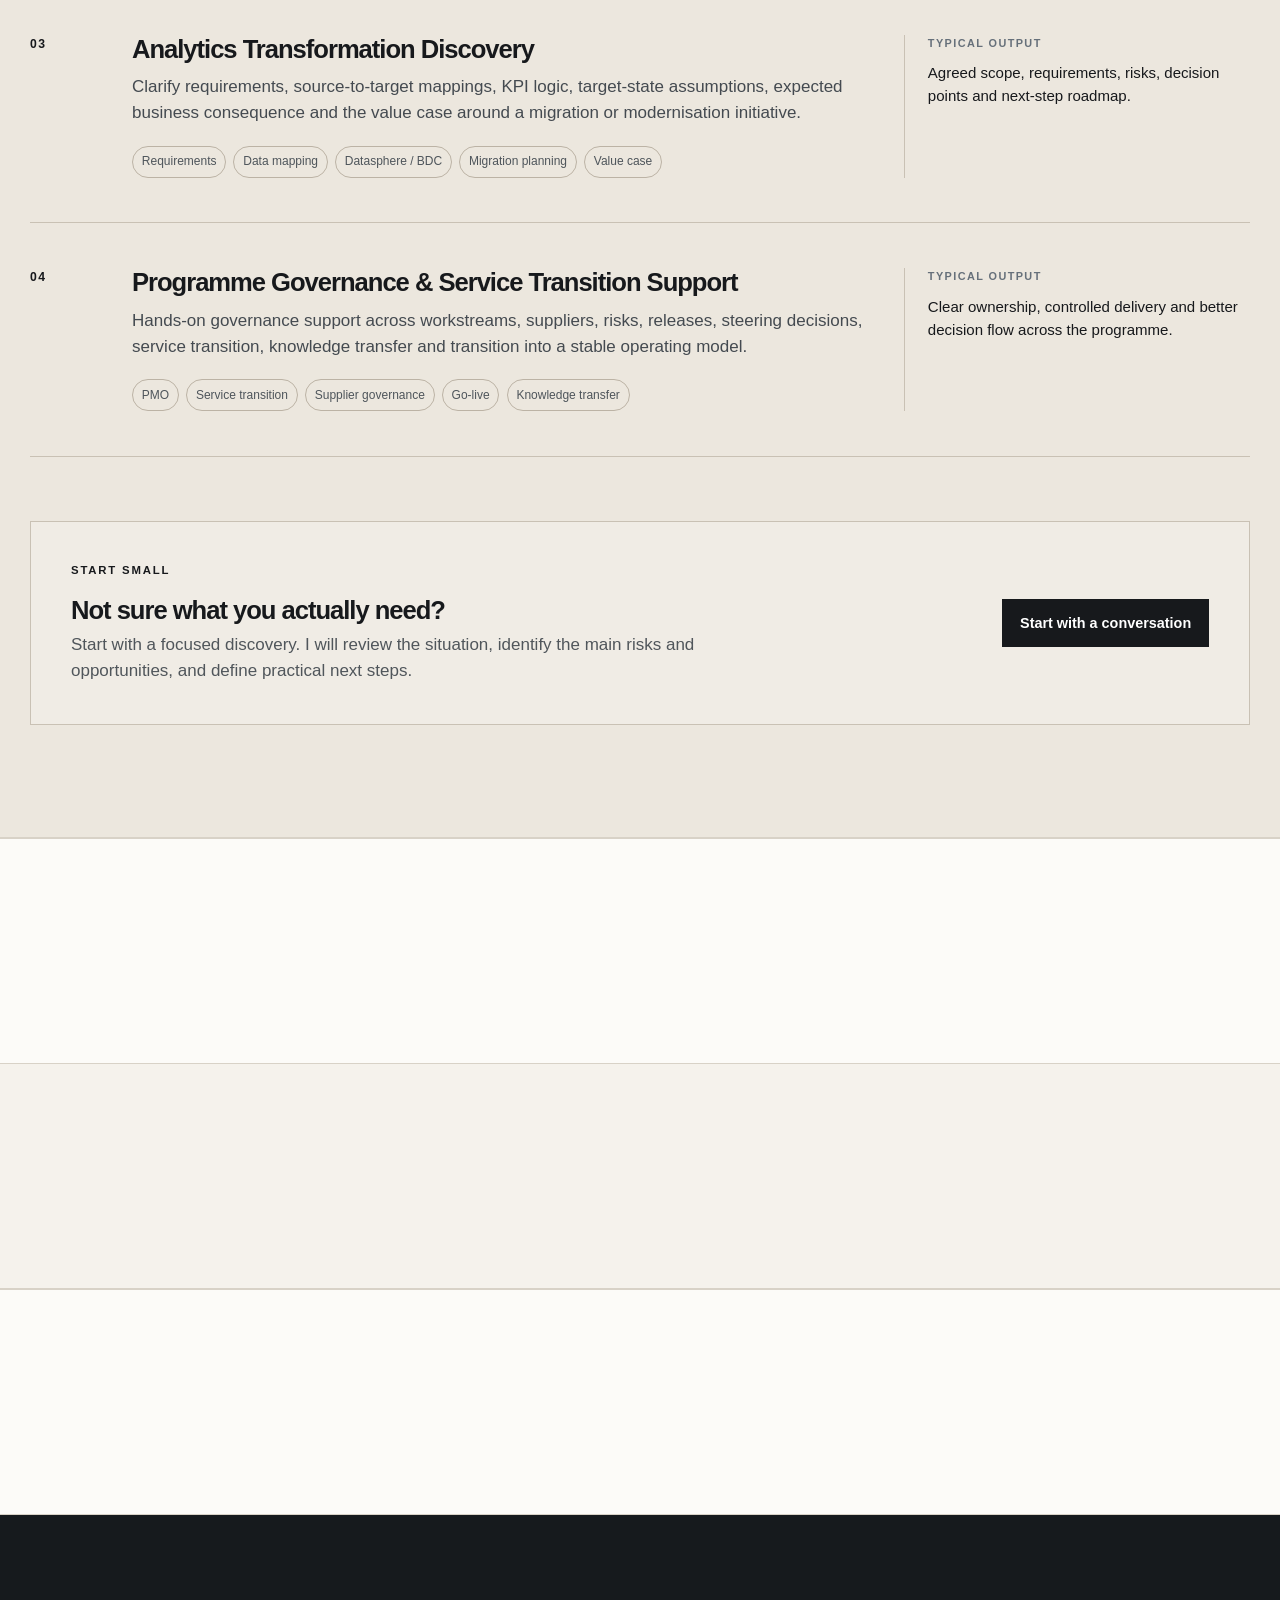
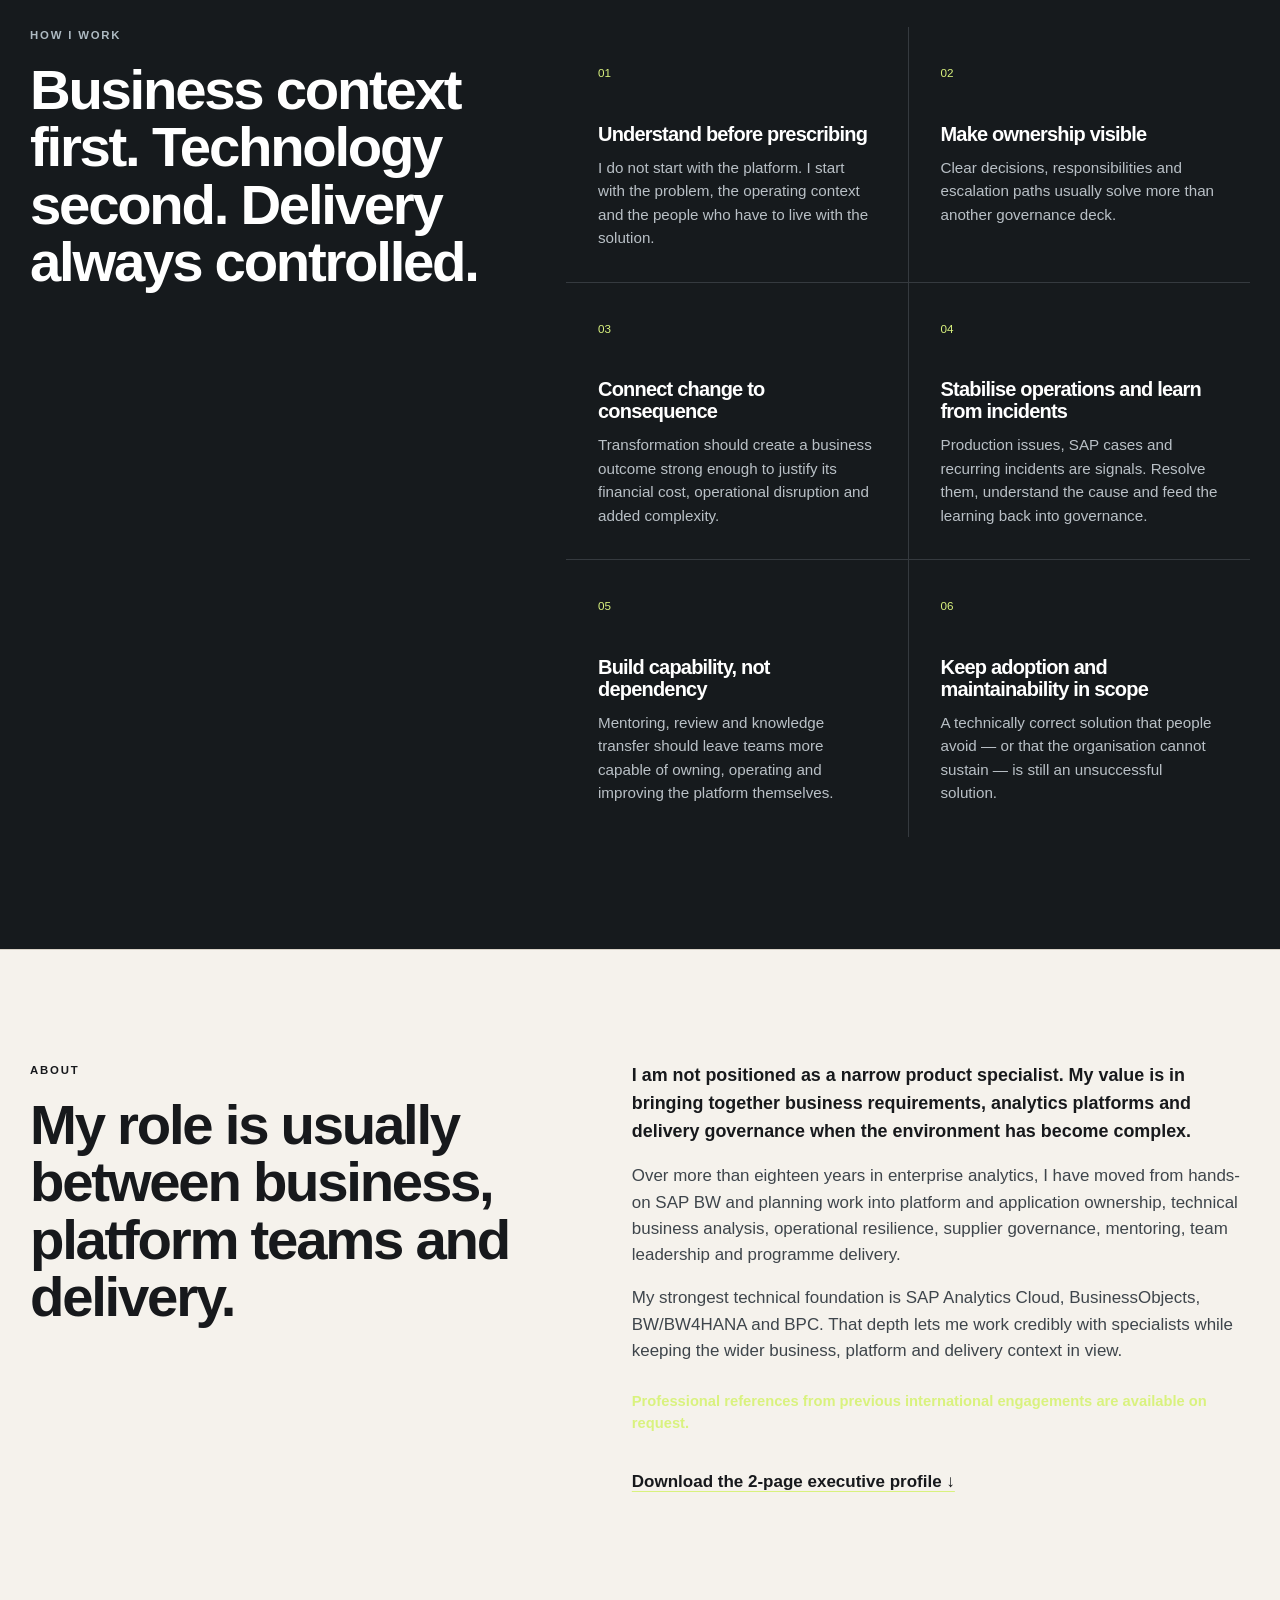
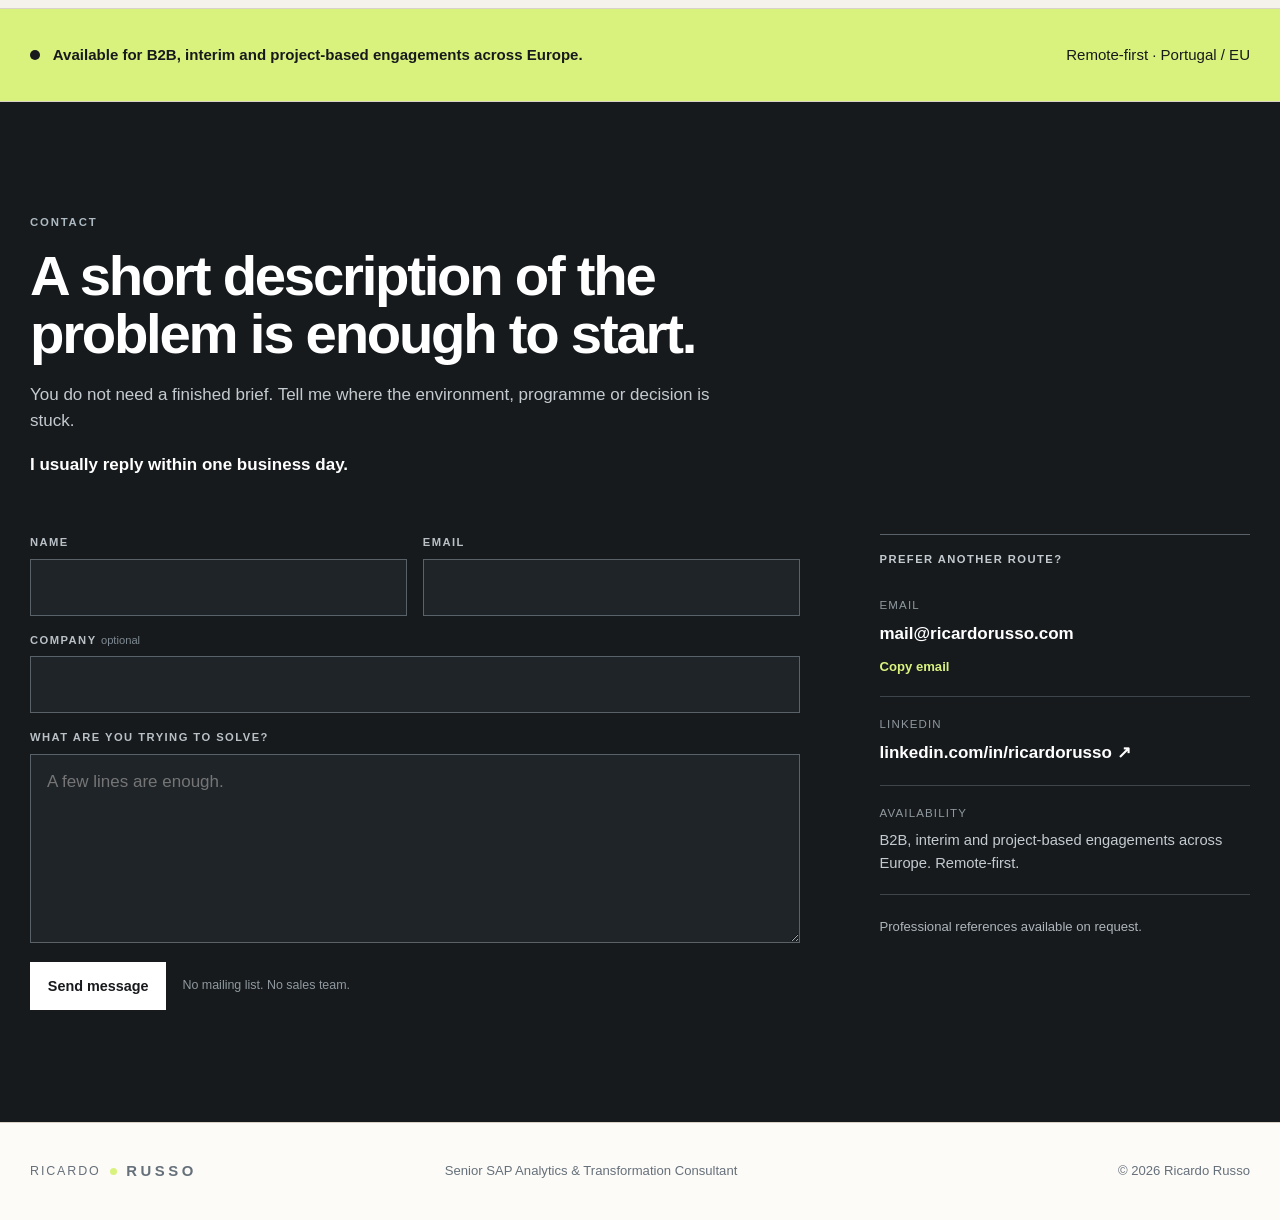
==== commit f5579c26: "Add files via upload" ====
--- a/index.html
+++ b/index.html
@@ -3,18 +3,22 @@
 <head>
   <meta charset="utf-8">
   <meta name="viewport" content="width=device-width, initial-scale=1">
-  <title>Ricardo Russo — SAP Analytics Transformation & Governance</title>
-  <meta name="description" content="Senior SAP Analytics Consultant helping organisations govern, modernise and get more value from SAP Analytics environments.">
+  <title>Ricardo Russo — Senior SAP Analytics & Transformation Consultant</title>
+  <meta name="description" content="Senior SAP Analytics & Transformation Consultant bringing structure, control and business alignment to complex analytics environments.">
   <meta name="author" content="Ricardo Russo">
   <meta name="theme-color" content="#f5f2ec">
 
-  <meta property="og:title" content="Ricardo Russo — SAP Analytics Transformation & Governance">
-  <meta property="og:description" content="Platform governance, analytics transformation, technical business analysis and programme delivery.">
+  <meta property="og:title" content="Ricardo Russo — Senior SAP Analytics & Transformation Consultant">
+  <meta property="og:description" content="Deep SAP Analytics experience combined with platform governance, technical business analysis and programme delivery.">
   <meta property="og:type" content="website">
   <meta property="og:url" content="https://ricardorusso.com/">
 
   <link rel="icon" href="favicon.svg" type="image/svg+xml">
   <link rel="stylesheet" href="styles.css">
+  <script defer src="content/capabilities.js"></script>
+  <script defer src="content/career.js"></script>
+  <script defer src="content/transformation.js"></script>
+  <script defer src="content/perspectives.js"></script>
   <script defer src="script.js"></script>
 </head>
 <body>
@@ -28,15 +32,29 @@
         <span class="brand-last">RUSSO</span>
       </a>
 
-      <button class="menu-toggle" aria-expanded="false" aria-controls="site-nav">Menu</button>
-
-      <nav id="site-nav" class="site-nav" aria-label="Primary navigation">
-        <a href="#problems">Problems</a>
+      <nav id="site-nav" class="site-nav desktop-nav" aria-label="Primary navigation">
+        <a href="#problems">Problems I solve</a>
         <a href="#engagements">Engagements</a>
-        <a href="#evidence">Evidence</a>
+        <a href="#career">Career</a>
+        <a href="#transformation">Transformation</a>
         <a href="#about">About</a>
         <a href="#contact" class="nav-cta">Get in touch</a>
       </nav>
+
+      <details class="mobile-nav">
+        <summary aria-label="Open navigation">
+          <span>Menu</span>
+          <span class="menu-icon" aria-hidden="true"></span>
+        </summary>
+        <nav class="mobile-nav-panel" aria-label="Mobile navigation">
+          <a href="#problems">Problems I solve</a>
+        <a href="#engagements">Engagements</a>
+        <a href="#career">Career</a>
+        <a href="#transformation">Transformation</a>
+        <a href="#about">About</a>
+        <a href="#contact" class="nav-cta">Get in touch</a>
+        </nav>
+      </details>
     </div>
   </header>
 
@@ -44,52 +62,36 @@
     <section id="top" class="hero">
       <div class="shell hero-grid">
         <div class="hero-copy">
-          <p class="eyebrow">Senior SAP Analytics Consultant</p>
-          <h1>I help organisations stabilise, govern and modernise SAP Analytics environments.</h1>
+          <p class="eyebrow">Senior SAP Analytics &amp; Transformation Consultant</p>
+          <h1>I bring structure, control and business alignment to complex analytics environments.</h1>
           <p class="hero-intro">
-            From SAC governance and content housekeeping to analytics transformation,
-            technical business analysis and programme delivery — bridging business,
-            data and technology.
+            Deep SAP Analytics experience across SAC, BusinessObjects and BW, combined with
+            platform governance, technical business analysis and programme delivery.
           </p>
           <div class="hero-actions">
             <a class="button primary" href="#engagements">See how I can help</a>
-            <a class="button ghost" href="#contact">Discuss your situation</a>
+            <a class="button ghost" href="Ricardo_Russo_Executive_Profile.pdf" download>Download executive profile ↓</a>
           </div>
-        </div>
-
-        <aside class="hero-card" aria-label="Professional principle">
-          <span class="card-kicker">Professional principle</span>
-          <p>Technology creates value when people trust it, can find what matters, and actually use it.</p>
+          <p class="hero-download-note">2-page PDF designed for internal sharing.</p>
+        </div>
+
+        <aside class="hero-card hero-card-principle" aria-label="Business principle">
+          <div class="principle-topline">
+            <span class="card-kicker">Business principle</span>
+            <span class="principle-mark" aria-hidden="true"></span>
+          </div>
+          <p><strong>Technology only creates value</strong> when <strong>people</strong> trust it, can find what matters and <strong>actually use it.</strong></p>
           <span class="card-signoff">— Ricardo</span>
         </aside>
-      </div>
-
-      <div class="shell evidence-strip">
-        <div class="metric">
-          <strong>18+</strong>
-          <span>years in analytics & transformation</span>
-        </div>
-        <div class="metric">
-          <strong>341</strong>
-          <span>SAC stories governed through ODE migration</span>
-        </div>
-        <div class="metric">
-          <strong>8</strong>
-          <span>DWH workstreams managed in banking</span>
-        </div>
-        <div class="metric">
-          <strong>2.5h → &lt;1m</strong>
-          <span>critical report runtime improvement</span>
-        </div>
       </div>
     </section>
 
     <section id="problems" class="section">
       <div class="shell">
         <div class="section-head">
-          <p class="eyebrow">Typical situations</p>
-          <h2>You may not need another tool. You may need clarity.</h2>
-          <p class="lead">These are the kinds of situations where I am usually most useful.</p>
+          <p class="eyebrow">Problems I solve</p>
+          <h2>Complex analytics environments often struggle through ownership, governance or alignment — not technology alone.</h2>
+          <p class="lead">I am most useful when the platform, business logic and delivery model need to be brought back into the same conversation.</p>
         </div>
 
         <div class="problem-grid">
@@ -131,8 +133,8 @@
       <div class="shell">
         <div class="section-head">
           <p class="eyebrow">Engagements</p>
-          <h2>Concrete ways to start.</h2>
-          <p class="lead">Focused enough to be useful quickly; broad enough to uncover the real issue.</p>
+          <h2>I can enter where the problem is stuck.</h2>
+          <p class="lead">Four practical entry points, depending on whether the issue is platform governance, analytics change or delivery control.</p>
         </div>
 
         <div class="engagement-list">
@@ -163,13 +165,14 @@
               <h3>SAP Analytics Platform Health Check</h3>
               <p>
                 A structured assessment of how the platform is operating across stability, access,
-                release controls, support, performance, ownership and business usage.
+                release controls, support, incident/problem patterns, SAP case handling, performance, ownership and business usage.
               </p>
               <div class="tag-row">
                 <span>SAC</span>
                 <span>BusinessObjects</span>
                 <span>Support model</span>
                 <span>Platform operations</span>
+                <span>Incident / problem</span>
               </div>
             </div>
             <div class="engagement-outcome">
@@ -183,14 +186,15 @@
             <div class="engagement-main">
               <h3>Analytics Transformation Discovery</h3>
               <p>
-                Clarify requirements, source-to-target mappings, KPI logic, target-state assumptions
-                and the business case around a migration or modernisation initiative.
+                Clarify requirements, source-to-target mappings, KPI logic, target-state assumptions,
+                expected business consequence and the value case around a migration or modernisation initiative.
               </p>
               <div class="tag-row">
                 <span>Requirements</span>
                 <span>Data mapping</span>
                 <span>Datasphere / BDC</span>
                 <span>Migration planning</span>
+                <span>Value case</span>
               </div>
             </div>
             <div class="engagement-outcome">
@@ -205,13 +209,14 @@
               <h3>Programme Governance & Service Transition Support</h3>
               <p>
                 Hands-on governance support across workstreams, suppliers, risks, releases, steering
-                decisions and transition into a stable operating model.
+                decisions, service transition, knowledge transfer and transition into a stable operating model.
               </p>
               <div class="tag-row">
                 <span>PMO</span>
                 <span>Service transition</span>
                 <span>Supplier governance</span>
                 <span>Go-live</span>
+                <span>Knowledge transfer</span>
               </div>
             </div>
             <div class="engagement-outcome">
@@ -232,62 +237,35 @@
       </div>
     </section>
 
-    <section id="evidence" class="section">
-      <div class="shell">
-        <div class="section-head">
-          <p class="eyebrow">Selected evidence</p>
-          <h2>What I have actually done.</h2>
-        </div>
-
-        <div class="case-grid">
-          <article class="case-card">
-            <div class="case-topline"><span>Norsk Hydro</span><span>2023–2025</span></div>
-            <h3>Governed a 341-story SAC ODE migration.</h3>
-            <dl>
-              <div><dt>Context</dt><dd>Large international SAC environment</dd></div>
-              <div><dt>Contribution</dt><dd>Governance, readiness, regression testing, issue triage and SAP Support escalation</dd></div>
-              <div><dt>Why it matters</dt><dd>Migration became a governance exercise, not just a technical conversion</dd></div>
-            </dl>
-          </article>
-
-          <article class="case-card">
-            <div class="case-topline"><span>Novo Banco</span><span>2011–2016</span></div>
-            <h3>Coordinated a six-month SAP Mission Critical engagement.</h3>
-            <dl>
-              <div><dt>Context</dt><dd>Business-critical reporting performance issue</dd></div>
-              <div><dt>Contribution</dt><dd>Coordinated SAP, Microsoft, infrastructure, database and vendor teams</dd></div>
-              <div><dt>Outcome</dt><dd>A key process improved from ~2.5 hours to under one minute</dd></div>
-            </dl>
-          </article>
-
-          <article class="case-card">
-            <div class="case-topline"><span>Norsk Hydro / Brazil</span><span>2025</span></div>
-            <h3>Helped preserve KPI logic through a reporting-stack change.</h3>
-            <dl>
-              <div><dt>Context</dt><dd>KPIs moving from a retiring BW/4HANA reporting flow</dd></div>
-              <div><dt>Contribution</dt><dd>Mapped business logic with stakeholders and developers; validated KPI equivalence</dd></div>
-              <div><dt>Outcome</dt><dd>Business continuity with improved performance in the new flow</dd></div>
-            </dl>
-          </article>
-
-          <article class="case-card">
-            <div class="case-topline"><span>Deutsche Bank</span><span>2016–2017</span></div>
-            <h3>Managed governance across eight DWH workstreams.</h3>
-            <dl>
-              <div><dt>Context</dt><dd>Two suppliers and three BI solutions in a controlled banking environment</dd></div>
-              <div><dt>Contribution</dt><dd>Dependencies, risks, releases, steering committees and executive reporting</dd></div>
-              <div><dt>Outcome</dt><dd>Clearer ownership and controlled multi-stream delivery</dd></div>
-            </dl>
-          </article>
-        </div>
-      </div>
+    <section id="capabilities" class="section capabilities-section">
+      <div class="shell" id="capabilities-content"></div>
+    </section>
+
+    <section id="career" class="section">
+      <div class="shell" id="career-content">
+        <noscript>
+          <div class="section-head">
+            <p class="eyebrow">Career progression</p>
+            <h2>A career built through increasing responsibility.</h2>
+            <p class="lead">Enable JavaScript to view the interactive career timeline.</p>
+          </div>
+        </noscript>
+      </div>
+    </section>
+
+    <section id="transformation" class="section transformation-section">
+      <div class="shell" id="transformation-content"></div>
+    </section>
+
+    <section id="perspectives" class="section perspectives-section" hidden>
+      <div class="shell" id="perspectives-content"></div>
     </section>
 
     <section class="section section-dark">
       <div class="shell how-grid">
         <div>
           <p class="eyebrow light">How I work</p>
-          <h2>No theatre. No mystery. No unnecessary transformation programme.</h2>
+          <h2>Business context first. Technology second. Delivery always controlled.</h2>
         </div>
         <div class="principles">
           <article>
@@ -302,13 +280,23 @@
           </article>
           <article>
             <span>03</span>
-            <h3>Protect what already works</h3>
-            <p>Modernisation should preserve useful business logic and knowledge rather than recreate it because a new platform exists.</p>
+            <h3>Connect change to consequence</h3>
+            <p>Transformation should create a business outcome strong enough to justify its financial cost, operational disruption and added complexity.</p>
           </article>
           <article>
             <span>04</span>
-            <h3>Keep adoption in scope</h3>
-            <p>A technically correct solution that people avoid is still an unsuccessful solution.</p>
+            <h3>Stabilise operations and learn from incidents</h3>
+            <p>Production issues, SAP cases and recurring incidents are signals. Resolve them, understand the cause and feed the learning back into governance.</p>
+          </article>
+          <article>
+            <span>05</span>
+            <h3>Build capability, not dependency</h3>
+            <p>Mentoring, review and knowledge transfer should leave teams more capable of owning, operating and improving the platform themselves.</p>
+          </article>
+          <article>
+            <span>06</span>
+            <h3>Keep adoption and maintainability in scope</h3>
+            <p>A technically correct solution that people avoid — or that the organisation cannot sustain — is still an unsuccessful solution.</p>
           </article>
         </div>
       </div>
@@ -318,40 +306,26 @@
       <div class="shell about-grid">
         <div class="section-head compact">
           <p class="eyebrow">About</p>
-          <h2>Business context first. Technology second.</h2>
+          <h2>My role is usually between business, platform teams and delivery.</h2>
         </div>
         <div class="about-copy">
-          <p>
-            I have spent more than eighteen years in enterprise analytics, moving from hands-on
-            SAP BW and planning work into platform ownership, technical business analysis,
-            governance, team leadership and programme delivery.
+          <p class="about-lead">
+            I am not positioned as a narrow product specialist. My value is in bringing together
+            business requirements, analytics platforms and delivery governance when the environment
+            has become complex.
           </p>
           <p>
-            The recurring part of my career has been working between business and technology:
-            clarifying requirements, understanding data and KPI logic, coordinating the right
-            specialists and making sure the delivered solution remains useful after go-live.
+            Over more than eighteen years in enterprise analytics, I have moved from hands-on SAP BW
+            and planning work into platform and application ownership, technical business analysis,
+            operational resilience, supplier governance, mentoring, team leadership and programme delivery.
           </p>
           <p>
-            My strongest background is in SAP Analytics Cloud, BusinessObjects, BW/BW4HANA and BPC,
-            complemented by practical exposure to Datasphere and ongoing capability development
-            around SAP Business Data Cloud.
+            My strongest technical foundation is SAP Analytics Cloud, BusinessObjects, BW/BW4HANA
+            and BPC. That depth lets me work credibly with specialists while keeping the wider
+            business, platform and delivery context in view.
           </p>
-        </div>
-      </div>
-    </section>
-
-    <section class="section appx-section">
-      <div class="shell appx-grid">
-        <div>
-          <p class="eyebrow">What I am building</p>
-          <h2>AppX</h2>
-        </div>
-        <div>
-          <p>
-            Alongside my SAP Analytics work, I am developing AppX — an independent digital product
-            initiative exploring the intersection of data, analytics, AI, product thinking and user adoption.
-          </p>
-          <p class="teaser">More to come.</p>
+          <p class="references-note">Professional references from previous international engagements are available on request.</p>
+          <a class="profile-download-link" href="Ricardo_Russo_Executive_Profile.pdf" download>Download the 2-page executive profile ↓</a>
         </div>
       </div>
     </section>
@@ -367,18 +341,73 @@
     </section>
 
     <section id="contact" class="section contact-section">
-      <div class="shell contact-grid">
-        <div>
+      <div class="shell">
+        <div class="contact-intro">
           <p class="eyebrow light">Contact</p>
-          <h2>Tell me what is not working.</h2>
-          <p>
-            You do not need a finished brief. A short description of the problem is enough to start.
-          </p>
-        </div>
-        <div class="contact-actions">
-          <a class="button light-button" href="mailto:mail@ricardorusso.com?subject=Project%20discussion">mail@ricardorusso.com</a>
-          <a class="button dark-outline" href="https://www.linkedin.com/in/ricardorusso" target="_blank" rel="noopener noreferrer">LinkedIn</a>
-          <p class="small">Direct response from me — not a sales team.</p>
+          <h2>A short description of the problem is enough to start.</h2>
+          <p>You do not need a finished brief. Tell me where the environment, programme or decision is stuck.</p>
+          <p class="reply-note">I usually reply within one business day.</p>
+        </div>
+
+        <div class="contact-layout">
+          <form class="contact-form" action="https://formsubmit.co/mail@ricardorusso.com" method="POST">
+            <input type="hidden" name="_subject" value="New project enquiry from ricardorusso.com">
+            <input type="hidden" name="_captcha" value="false">
+            <input type="hidden" name="_template" value="table">
+            <input type="hidden" name="_next" value="https://ricardorusso.com/#sent">
+
+            <div class="form-row">
+              <label>
+                <span>Name</span>
+                <input type="text" name="name" autocomplete="name" required>
+              </label>
+              <label>
+                <span>Email</span>
+                <input type="email" name="email" autocomplete="email" required>
+              </label>
+            </div>
+
+            <label>
+              <span>Company <em>optional</em></span>
+              <input type="text" name="company" autocomplete="organization">
+            </label>
+
+            <label>
+              <span>What are you trying to solve?</span>
+              <textarea name="message" rows="6" required placeholder="A few lines are enough."></textarea>
+            </label>
+
+            <div class="form-actions">
+              <button class="button light-button" type="submit">Send message</button>
+              <span class="form-privacy">No mailing list. No sales team.</span>
+            </div>
+          </form>
+
+          <aside class="contact-aside">
+            <p class="contact-aside-title">Prefer another route?</p>
+
+            <div class="contact-option">
+              <span>Email</span>
+              <strong id="email-address">mail@ricardorusso.com</strong>
+              <button id="copy-email" class="text-button" type="button">Copy email</button>
+            </div>
+
+            <div class="contact-option">
+              <span>LinkedIn</span>
+              <a href="https://www.linkedin.com/in/ricardorusso" target="_blank" rel="noopener noreferrer">linkedin.com/in/ricardorusso ↗</a>
+            </div>
+
+            <div class="contact-option">
+              <span>Availability</span>
+              <p>B2B, interim and project-based engagements across Europe. Remote-first.</p>
+            </div>
+
+            <p class="references-contact">Professional references available on request.</p>
+          </aside>
+        </div>
+
+        <div id="sent" class="sent-message" role="status" aria-live="polite">
+          Thanks — your message has been sent. I will get back to you as soon as I can.
         </div>
       </div>
     </section>
@@ -391,7 +420,7 @@
         <span class="brand-dot" aria-hidden="true"></span>
         <span class="brand-last">RUSSO</span>
       </a>
-      <span>Senior SAP Analytics Consultant</span>
+      <span>Senior SAP Analytics &amp; Transformation Consultant</span>
       <span>© <span id="year">2026</span> Ricardo Russo</span>
     </div>
   </footer>
--- a/styles.css
+++ b/styles.css
@@ -5,8 +5,8 @@
   --ink: #17191c;
   --muted: #66707a;
   --line: #d8d2c7;
-  --accent: #36536a;
-  --accent-soft: #dbe3e8;
+  --accent: #d9f27e;
+  --accent-soft: #eef7c7;
   --lime: #d9f27e;
   --dark: #161a1d;
   --max: 1220px;
@@ -84,7 +84,7 @@
 }
 .brand:hover .brand-dot {
   transform: scale(1.7);
-  background: var(--lime);
+  background: var(--accent);
 }
 
 .site-nav {
@@ -129,7 +129,7 @@
 }
 .eyebrow {
   margin: 0 0 1rem;
-  color: var(--accent);
+  color: var(--ink);
   text-transform: uppercase;
   font-size: .71rem;
   font-weight: 750;
@@ -216,7 +216,7 @@
   width: 10px;
   height: 10px;
   border-radius: 999px;
-  background: var(--lime);
+  background: var(--accent);
   border: 1px solid rgba(0,0,0,.15);
 }
 .hero-card:hover {
@@ -239,35 +239,11 @@
 .card-signoff {
   display: block;
   margin-top: 1rem;
-  color: var(--accent);
+  color: var(--ink);
   font-size: .82rem;
   font-weight: 700;
 }
 
-.evidence-strip {
-  display: grid;
-  grid-template-columns: repeat(4, 1fr);
-  border-top: 1px solid var(--line);
-}
-.metric {
-  min-height: 145px;
-  padding: 2rem 1.6rem;
-  border-right: 1px solid var(--line);
-}
-.metric:first-child { padding-left: 0; }
-.metric:last-child { border-right: 0; }
-.metric strong {
-  display: block;
-  margin-bottom: .35rem;
-  font-size: 2rem;
-  line-height: 1;
-  letter-spacing: -.04em;
-}
-.metric span {
-  color: var(--muted);
-  font-size: .86rem;
-  line-height: 1.35;
-}
 
 .section {
   padding: 7rem 0;
@@ -310,7 +286,7 @@
 .problem-card > span {
   display: inline-block;
   margin-bottom: 3rem;
-  color: var(--accent);
+  color: var(--ink);
   font-size: .74rem;
   font-weight: 750;
   letter-spacing: .12em;
@@ -331,7 +307,7 @@
   border-bottom: 1px solid #c9c1b4;
 }
 .engagement-number {
-  color: var(--accent);
+  color: var(--ink);
   font-size: .76rem;
   font-weight: 750;
   letter-spacing: .12em;
@@ -410,7 +386,7 @@
   justify-content: space-between;
   gap: 1rem;
   margin-bottom: 2rem;
-  color: var(--accent);
+  color: var(--ink);
   font-size: .72rem;
   font-weight: 750;
   text-transform: uppercase;
@@ -456,7 +432,7 @@
 .principles article > span {
   display: inline-block;
   margin-bottom: 2.5rem;
-  color: var(--lime);
+  color: var(--accent);
   font-size: .73rem;
 }
 .principles h3 { font-size: 1.25rem; }
@@ -485,13 +461,13 @@
   font-size: 1.06rem;
 }
 .teaser {
-  color: var(--accent);
+  color: var(--ink);
   font-weight: 750;
 }
 
 .availability {
   border-bottom: 1px solid var(--line);
-  background: var(--lime);
+  background: var(--accent);
 }
 .availability-inner {
   min-height: 92px;
@@ -568,7 +544,7 @@
 }
 @keyframes dotPop {
   0%,100% { transform: scale(1); background: var(--accent); }
-  22% { transform: scale(2.6); background: var(--lime); }
+  22% { transform: scale(2.6); background: var(--accent); }
   52% { transform: scale(1.4); }
 }
 
@@ -585,11 +561,7 @@
   .hero-card { max-width: 560px; }
   .problem-grid { grid-template-columns: repeat(2, 1fr); }
   .engagement { grid-template-columns: 52px 1fr; }
-  .engagement-outcome { grid-column: 2; padding-left: 0; border-left: 0; }
-  .evidence-strip { grid-template-columns: repeat(2, 1fr); }
-  .metric:nth-child(2) { border-right: 0; }
-  .metric:nth-child(-n+2) { border-bottom: 1px solid var(--line); }
-}
+  .engagement-outcome { grid-column: 2; padding-left: 0; border-left: 0; }}
 
 @media (max-width: 680px) {
   body { font-size: 16px; }
@@ -621,13 +593,6 @@
   }
   h1 { font-size: clamp(2.75rem, 13vw, 4.6rem); }
   .hero-grid { padding-top: 4.2rem; }
-  .evidence-strip { grid-template-columns: 1fr; }
-  .metric, .metric:first-child {
-    padding: 1.4rem 0;
-    border-right: 0;
-    border-bottom: 1px solid var(--line);
-  }
-  .metric:last-child { border-bottom: 0; }
   .section { padding: 5rem 0; }
   .section-head { margin-bottom: 3rem; }
   .problem-grid { grid-template-columns: 1fr; }
@@ -663,3 +628,902 @@
     animation: none;
   }
 }
+
+
+/* v5 conversion and usability improvements */
+section[id] { scroll-margin-top: 96px; }
+
+
+.case-grid-v5 .case-card-wide { grid-column: 1 / -1; }
+
+.evidence-cta {
+  margin-top: 2.5rem;
+  padding-top: 2rem;
+  display: flex;
+  align-items: center;
+  justify-content: space-between;
+  gap: 2rem;
+  border-top: 1px solid var(--line);
+}
+.evidence-cta h3 { margin-bottom: 0; }
+
+.references-note {
+  margin-top: 1.6rem !important;
+  color: var(--accent) !important;
+  font-size: .92rem !important;
+  font-weight: 650;
+}
+
+.contact-intro {
+  max-width: 800px;
+  margin-bottom: 3.5rem;
+}
+.contact-intro > p:not(.eyebrow) { max-width: 680px; }
+.reply-note {
+  margin-top: 1rem;
+  color: white !important;
+  font-weight: 700;
+}
+
+.contact-layout {
+  display: grid;
+  grid-template-columns: minmax(0,1.35fr) minmax(280px,.65fr);
+  gap: 5rem;
+  align-items: start;
+}
+
+.contact-form { display: grid; gap: 1rem; }
+.form-row {
+  display: grid;
+  grid-template-columns: repeat(2,minmax(0,1fr));
+  gap: 1rem;
+}
+.contact-form label { display: grid; gap: .45rem; }
+.contact-form label > span,
+.contact-aside-title {
+  color: #b9c1c7;
+  text-transform: uppercase;
+  font-size: .7rem;
+  font-weight: 750;
+  letter-spacing: .13em;
+}
+.contact-form em {
+  color: #7f8a92;
+  font-style: normal;
+  text-transform: none;
+  letter-spacing: 0;
+  font-weight: 500;
+}
+.contact-form input,
+.contact-form textarea {
+  width: 100%;
+  border: 1px solid #596169;
+  background: #1f2428;
+  color: white;
+  padding: .9rem 1rem;
+  outline: none;
+  border-radius: 0;
+}
+.contact-form textarea {
+  resize: vertical;
+  min-height: 150px;
+}
+.contact-form input:focus,
+.contact-form textarea:focus {
+  border-color: var(--accent);
+  box-shadow: 0 0 0 1px var(--accent);
+}
+.form-actions {
+  display: flex;
+  align-items: center;
+  gap: 1rem;
+  flex-wrap: wrap;
+  margin-top: .2rem;
+}
+.form-privacy {
+  color: #8f999f;
+  font-size: .78rem;
+}
+
+.contact-aside { border-top: 1px solid #596169; }
+.contact-aside-title { margin: 1rem 0 .6rem; }
+.contact-option {
+  padding: 1.2rem 0;
+  border-bottom: 1px solid #3e454b;
+}
+.contact-option > span {
+  display: block;
+  margin-bottom: .35rem;
+  color: #8f999f;
+  font-size: .72rem;
+  text-transform: uppercase;
+  letter-spacing: .1em;
+}
+.contact-option strong,
+.contact-option a {
+  color: white;
+  font-weight: 650;
+  text-decoration: none;
+}
+.contact-option p {
+  margin: 0;
+  color: #c4cbd0;
+  font-size: .92rem;
+}
+.text-button {
+  display: block;
+  margin-top: .6rem;
+  padding: 0;
+  border: 0;
+  background: transparent;
+  color: var(--accent);
+  cursor: pointer;
+  font-size: .82rem;
+  font-weight: 700;
+}
+.text-button:hover { text-decoration: underline; }
+.references-contact {
+  margin-top: 1.4rem !important;
+  color: #aeb6bc !important;
+  font-size: .82rem;
+}
+.sent-message {
+  display: none;
+  margin-top: 2rem;
+  padding: 1rem 1.2rem;
+  background: var(--accent);
+  color: var(--ink);
+  font-weight: 700;
+}
+.sent-message:target { display: block; }
+
+@media (max-width: 920px) {
+  .contact-layout { grid-template-columns: 1fr; gap: 3rem; }
+}
+@media (max-width: 680px) {
+  section[id] { scroll-margin-top: 78px; }
+  .form-row { grid-template-columns: 1fr; }
+  .evidence-cta {
+    align-items: flex-start;
+    flex-direction: column;
+  }
+  .case-grid-v5 .case-card-wide { grid-column: auto; }
+}
+
+
+/* v5.1 — straight business-principle card */
+.hero-card-principle {
+  position: relative;
+  padding: 2rem 2rem 2.1rem;
+  background: rgba(252, 251, 248, .92);
+  border: 1px solid var(--line);
+  border-left: 4px solid var(--accent);
+  transform: none;
+  box-shadow: 0 14px 34px rgba(23, 25, 28, .055);
+  transition: transform .16s ease, box-shadow .16s ease, border-color .16s ease;
+}
+
+.hero-card-principle::before {
+  display: none;
+}
+
+.hero-card-principle:hover {
+  transform: translateY(-3px);
+  box-shadow: 0 18px 42px rgba(23, 25, 28, .075);
+  border-color: #c9c2b7;
+}
+
+.principle-topline {
+  display: flex;
+  align-items: center;
+  justify-content: space-between;
+  gap: 1rem;
+  margin-bottom: 1.35rem;
+}
+
+.hero-card-principle .card-kicker {
+  margin: 0;
+}
+
+.principle-mark {
+  width: 34px;
+  height: 10px;
+  position: relative;
+  display: inline-block;
+  flex: 0 0 auto;
+}
+
+.principle-mark::before,
+.principle-mark::after {
+  content: "";
+  position: absolute;
+  top: 50%;
+  transform: translateY(-50%);
+  border-radius: 999px;
+}
+
+.principle-mark::before {
+  left: 0;
+  width: 22px;
+  height: 2px;
+  background: var(--accent);
+}
+
+.principle-mark::after {
+  right: 0;
+  width: 8px;
+  height: 8px;
+  background: var(--accent);
+  border: 1px solid rgba(23,25,28,.18);
+}
+
+.hero-card-principle p {
+  margin: 0;
+  font-size: 1.12rem;
+  line-height: 1.5;
+}
+
+.hero-card-principle p strong {
+  font-weight: 750;
+  color: var(--ink);
+}
+
+.hero-card-principle .card-signoff {
+  margin-top: 1.15rem;
+}
+
+@media (max-width: 920px) {
+  .hero-card-principle {
+    max-width: 620px;
+  }
+}
+
+
+/* v5.3 — native mobile navigation: no JavaScript required */
+.menu-toggle { display: none !important; }
+
+.mobile-nav {
+  display: none;
+  position: relative;
+}
+
+.mobile-nav summary {
+  list-style: none;
+  cursor: pointer;
+  user-select: none;
+}
+
+.mobile-nav summary::-webkit-details-marker {
+  display: none;
+}
+
+@media (max-width: 680px) {
+  .desktop-nav {
+    display: none !important;
+  }
+
+  .mobile-nav {
+    display: block;
+  }
+
+  .mobile-nav summary {
+    min-width: 88px;
+    height: 40px;
+    padding: 0 .8rem;
+    border: 1px solid var(--ink);
+    display: flex;
+    align-items: center;
+    justify-content: space-between;
+    gap: .8rem;
+    background: transparent;
+    color: var(--ink);
+    font-size: .86rem;
+    font-weight: 650;
+  }
+
+  .menu-icon {
+    position: relative;
+    width: 15px;
+    height: 10px;
+    display: inline-block;
+  }
+
+  .menu-icon::before,
+  .menu-icon::after {
+    content: "";
+    position: absolute;
+    left: 0;
+    width: 15px;
+    height: 1.5px;
+    background: var(--ink);
+    transition: transform .18s ease, top .18s ease;
+  }
+
+  .menu-icon::before { top: 1px; }
+  .menu-icon::after { top: 8px; }
+
+  .mobile-nav[open] summary {
+    background: var(--ink);
+    color: white;
+  }
+
+  .mobile-nav[open] .menu-icon::before,
+  .mobile-nav[open] .menu-icon::after {
+    top: 4.5px;
+    background: var(--accent);
+  }
+
+  .mobile-nav[open] .menu-icon::before { transform: rotate(45deg); }
+  .mobile-nav[open] .menu-icon::after { transform: rotate(-45deg); }
+
+  .mobile-nav-panel {
+    position: fixed;
+    top: 66px;
+    left: 0;
+    right: 0;
+    z-index: 120;
+    display: flex;
+    flex-direction: column;
+    padding: .3rem 16px 1rem;
+    background: var(--bg);
+    border-bottom: 1px solid var(--line);
+    box-shadow: 0 14px 28px rgba(23,25,28,.10);
+  }
+
+  .mobile-nav-panel a {
+    padding: 1rem 0;
+    border-bottom: 1px solid var(--line);
+    text-decoration: none;
+    color: var(--ink);
+  }
+
+  .mobile-nav-panel .nav-cta {
+    margin-top: .75rem;
+    padding: .8rem 1rem;
+    border: 1px solid var(--ink);
+    background: var(--ink);
+    color: white;
+    text-align: center;
+  }
+}
+
+/* v5.3 — one accent colour only: lime */
+:root {
+  --accent: #d9f27e;
+  --accent-soft: #eef7c7;
+}
+
+/* Lime is decorative/highlight; body copy remains high-contrast */
+.principle-mark::before,
+.principle-mark::after,
+.brand-dot {
+  background: var(--accent);
+}
+
+.hero-card-principle {
+  border-left-color: var(--accent);
+}
+
+.availability {
+  background: var(--accent);
+}
+
+.contact-form input:focus,
+.contact-form textarea:focus {
+  border-color: var(--accent);
+  box-shadow: 0 0 0 1px var(--accent);
+}
+
+.text-button {
+  color: var(--accent);
+}
+
+.sent-message {
+  background: var(--accent);
+  color: var(--ink);
+}
+
+@keyframes dotPop {
+  0%,100% { transform: scale(1); background: var(--accent); }
+  22% { transform: scale(2.6); background: var(--accent); }
+  52% { transform: scale(1.4); }
+}
+
+
+/* v6 — message-first executive communication */
+.hero-download-note {
+  margin: .75rem 0 0;
+  color: var(--muted);
+  font-size: .78rem;
+}
+
+.about-lead {
+  font-size: 1.12rem !important;
+  line-height: 1.55 !important;
+  color: var(--ink) !important;
+  font-weight: 650;
+}
+
+.profile-download-link {
+  display: inline-block;
+  margin-top: 1.2rem;
+  color: var(--ink);
+  font-weight: 750;
+  text-decoration-thickness: 1px;
+  text-underline-offset: 4px;
+  text-decoration-color: var(--accent);
+}
+
+.profile-download-link:hover {
+  text-decoration-thickness: 3px;
+}
+
+@media (max-width: 680px) {
+  .hero-download-note {
+    margin-top: .6rem;
+  }
+}
+
+
+/* v7 — career progression narrative */
+.career-head {
+  max-width: 980px;
+}
+
+.career-pattern {
+  display: grid;
+  grid-template-columns: repeat(4, 1fr);
+  margin-bottom: 4.5rem;
+  border-top: 1px solid var(--line);
+  border-left: 1px solid var(--line);
+}
+
+.career-pattern > div {
+  min-height: 132px;
+  padding: 1.25rem 1.2rem;
+  border-right: 1px solid var(--line);
+  border-bottom: 1px solid var(--line);
+  background: var(--paper);
+}
+
+.career-pattern span {
+  display: block;
+  margin-bottom: 1.25rem;
+  color: var(--muted);
+  text-transform: uppercase;
+  font-size: .68rem;
+  font-weight: 750;
+  letter-spacing: .12em;
+}
+
+.career-pattern strong {
+  display: block;
+  font-size: .98rem;
+  line-height: 1.35;
+}
+
+.career-timeline {
+  position: relative;
+}
+
+.career-chapter {
+  display: grid;
+  grid-template-columns: 44px 190px minmax(0, 1fr);
+  column-gap: 1.6rem;
+  min-height: 210px;
+}
+
+.career-rail {
+  position: relative;
+}
+
+.career-rail::after {
+  content: "";
+  position: absolute;
+  left: 10px;
+  top: 23px;
+  bottom: -1px;
+  width: 1px;
+  background: var(--line);
+}
+
+.career-chapter:last-child .career-rail::after {
+  display: none;
+}
+
+.career-dot {
+  position: absolute;
+  top: 5px;
+  left: 4px;
+  z-index: 2;
+  width: 13px;
+  height: 13px;
+  border: 1px solid var(--ink);
+  border-radius: 50%;
+  background: var(--accent);
+  box-shadow: 0 0 0 6px var(--bg);
+}
+
+.career-meta {
+  padding-top: .05rem;
+}
+
+.career-meta span {
+  display: block;
+  margin-bottom: .35rem;
+  color: var(--muted);
+  font-size: .74rem;
+  font-weight: 750;
+  letter-spacing: .06em;
+}
+
+.career-meta strong {
+  display: block;
+  font-size: 1.03rem;
+}
+
+.career-story {
+  max-width: 820px;
+  padding: 0 0 3.5rem;
+  border-bottom: 1px solid var(--line);
+}
+
+.career-chapter:last-child .career-story {
+  border-bottom: 0;
+}
+
+.career-signal {
+  margin: 0 0 .6rem;
+  color: var(--muted) !important;
+  text-transform: uppercase;
+  font-size: .69rem;
+  font-weight: 750;
+  letter-spacing: .13em;
+}
+
+.career-story h3 {
+  margin-bottom: .75rem;
+  font-size: clamp(1.45rem, 2.3vw, 2.15rem);
+}
+
+.career-story > p:not(.career-signal):not(.career-proof) {
+  max-width: 760px;
+  margin: 0;
+  color: #464d53;
+}
+
+.career-proof {
+  margin: 1rem 0 0;
+  color: var(--ink) !important;
+  font-size: .9rem;
+}
+
+.career-chapter-current .career-story {
+  padding: 1.3rem 1.5rem 1.6rem;
+  margin-top: -1.3rem;
+  background: var(--accent-soft);
+  border: 1px solid #d8e8a5;
+}
+
+.career-conclusion {
+  display: flex;
+  align-items: center;
+  justify-content: space-between;
+  gap: 3rem;
+  margin-top: 2rem;
+  padding: 2.5rem;
+  background: var(--cream);
+  border: 1px solid var(--line);
+}
+
+.career-conclusion h3 {
+  margin-bottom: .5rem;
+}
+
+.career-conclusion p:not(.eyebrow) {
+  max-width: 720px;
+  margin: 0;
+  color: #4b5258;
+}
+
+@media (max-width: 920px) {
+  .career-pattern {
+    grid-template-columns: repeat(2, 1fr);
+  }
+
+  .career-chapter {
+    grid-template-columns: 36px 150px minmax(0, 1fr);
+    column-gap: 1rem;
+  }
+}
+
+@media (max-width: 680px) {
+  .career-pattern {
+    grid-template-columns: 1fr;
+    margin-bottom: 3.2rem;
+  }
+
+  .career-pattern > div {
+    min-height: 0;
+  }
+
+  .career-chapter {
+    grid-template-columns: 28px minmax(0, 1fr);
+    min-height: 0;
+  }
+
+  .career-meta {
+    grid-column: 2;
+    margin-bottom: 1rem;
+  }
+
+  .career-story {
+    grid-column: 2;
+    padding-bottom: 2.7rem;
+    margin-bottom: 1.2rem;
+  }
+
+  .career-rail {
+    grid-row: 1 / span 2;
+  }
+
+  .career-conclusion {
+    align-items: flex-start;
+    flex-direction: column;
+  }
+}
+
+
+/* v7.1 — cleaner hero: proof points now live only inside the career timeline */
+.hero {
+  padding-bottom: 1.5rem;
+}
+
+
+/* v8 — modular content and transformation economics */
+.career-client {
+  display: inline-block;
+  margin-top: .45rem;
+  color: var(--ink);
+  font-size: .76rem;
+  font-style: normal;
+  font-weight: 750;
+  line-height: 1.25;
+  text-decoration: underline;
+  text-decoration-color: var(--accent);
+  text-decoration-thickness: 3px;
+  text-underline-offset: 3px;
+}
+
+.transformation-section {
+  background: var(--paper);
+  border-top: 1px solid var(--line);
+  border-bottom: 1px solid var(--line);
+}
+
+.transformation-intro {
+  display: grid;
+  grid-template-columns: minmax(0, .9fr) minmax(0, 1.1fr);
+  gap: clamp(2rem, 7vw, 7rem);
+  align-items: start;
+  margin-bottom: 3.5rem;
+}
+
+.transformation-copy {
+  max-width: 680px;
+}
+
+.transformation-copy > p {
+  margin-top: 0;
+  color: #4b5258;
+}
+
+.transformation-lead {
+  color: var(--ink) !important;
+  font-size: clamp(1.18rem, 2.1vw, 1.55rem);
+  line-height: 1.45;
+  font-weight: 700;
+}
+
+.consequence-grid {
+  display: grid;
+  grid-template-columns: repeat(4, 1fr);
+  border-top: 1px solid var(--line);
+  border-left: 1px solid var(--line);
+}
+
+.consequence-card {
+  min-height: 245px;
+  padding: 1.45rem 1.3rem;
+  border-right: 1px solid var(--line);
+  border-bottom: 1px solid var(--line);
+  background: var(--bg);
+}
+
+.consequence-card > span {
+  display: inline-block;
+  margin-bottom: 2.2rem;
+  color: var(--muted);
+  font-size: .7rem;
+  font-weight: 750;
+  letter-spacing: .13em;
+}
+
+.consequence-card h3 {
+  margin-bottom: .75rem;
+  font-size: 1.18rem;
+}
+
+.consequence-card p {
+  margin: 0;
+  color: #4b5258;
+  font-size: .92rem;
+}
+
+.economic-test {
+  display: grid;
+  grid-template-columns: 190px minmax(0, 1fr);
+  gap: 2rem;
+  align-items: center;
+  margin-top: 1.5rem;
+  padding: 1.5rem 1.7rem;
+  background: var(--accent);
+}
+
+.economic-test > span {
+  text-transform: uppercase;
+  font-size: .7rem;
+  font-weight: 800;
+  letter-spacing: .12em;
+}
+
+.economic-test p {
+  margin: 0;
+  max-width: 900px;
+  font-weight: 750;
+  line-height: 1.45;
+}
+
+.perspectives-section {
+  border-top: 1px solid var(--line);
+}
+
+.perspectives-grid {
+  display: grid;
+  grid-template-columns: repeat(3, 1fr);
+  border-top: 1px solid var(--line);
+  border-left: 1px solid var(--line);
+}
+
+.perspective-card {
+  padding: 1.5rem;
+  border-right: 1px solid var(--line);
+  border-bottom: 1px solid var(--line);
+}
+
+.perspective-card > span {
+  color: var(--muted);
+  font-size: .72rem;
+}
+
+.perspective-card h3 {
+  margin: .8rem 0;
+}
+
+.perspective-card p {
+  margin: 0;
+  color: #4b5258;
+}
+
+@media (max-width: 920px) {
+  .transformation-intro {
+    grid-template-columns: 1fr;
+    gap: 1.5rem;
+  }
+
+  .consequence-grid {
+    grid-template-columns: repeat(2, 1fr);
+  }
+
+  .perspectives-grid {
+    grid-template-columns: 1fr;
+  }
+}
+
+@media (max-width: 680px) {
+  .consequence-grid {
+    grid-template-columns: 1fr;
+  }
+
+  .consequence-card {
+    min-height: 0;
+  }
+
+  .economic-test {
+    grid-template-columns: 1fr;
+    gap: .7rem;
+  }
+}
+
+
+/* v9 — senior capability layer */
+.capabilities-section {
+  background: var(--paper);
+  border-top: 1px solid var(--line);
+  border-bottom: 1px solid var(--line);
+}
+
+.capability-head {
+  max-width: 980px;
+}
+
+.capability-grid {
+  display: grid;
+  grid-template-columns: repeat(3, 1fr);
+  border-top: 1px solid var(--line);
+  border-left: 1px solid var(--line);
+}
+
+.capability-card {
+  min-height: 250px;
+  padding: 1.45rem 1.35rem;
+  background: var(--bg);
+  border-right: 1px solid var(--line);
+  border-bottom: 1px solid var(--line);
+}
+
+.capability-card > span {
+  display: inline-block;
+  margin-bottom: 2rem;
+  color: var(--muted);
+  font-size: .7rem;
+  font-weight: 750;
+  letter-spacing: .13em;
+}
+
+.capability-card h3 {
+  margin-bottom: .7rem;
+  font-size: 1.18rem;
+}
+
+.capability-card p {
+  margin: 0;
+  color: #4b5258;
+  font-size: .92rem;
+}
+
+.capability-foundation {
+  display: grid;
+  grid-template-columns: 220px minmax(0, 1fr);
+  gap: 2rem;
+  align-items: center;
+  margin-top: 1.5rem;
+  padding: 1.35rem 1.6rem;
+  background: var(--cream);
+}
+
+.capability-foundation span {
+  text-transform: uppercase;
+  font-size: .7rem;
+  font-weight: 800;
+  letter-spacing: .12em;
+}
+
+.capability-foundation p {
+  margin: 0;
+  color: #444b51;
+  font-weight: 650;
+}
+
+@media (max-width: 920px) {
+  .capability-grid { grid-template-columns: repeat(2, 1fr); }
+}
+
+@media (max-width: 680px) {
+  .capability-grid { grid-template-columns: 1fr; }
+  .capability-card { min-height: 0; }
+  .capability-foundation {
+    grid-template-columns: 1fr;
+    gap: .6rem;
+  }
+}
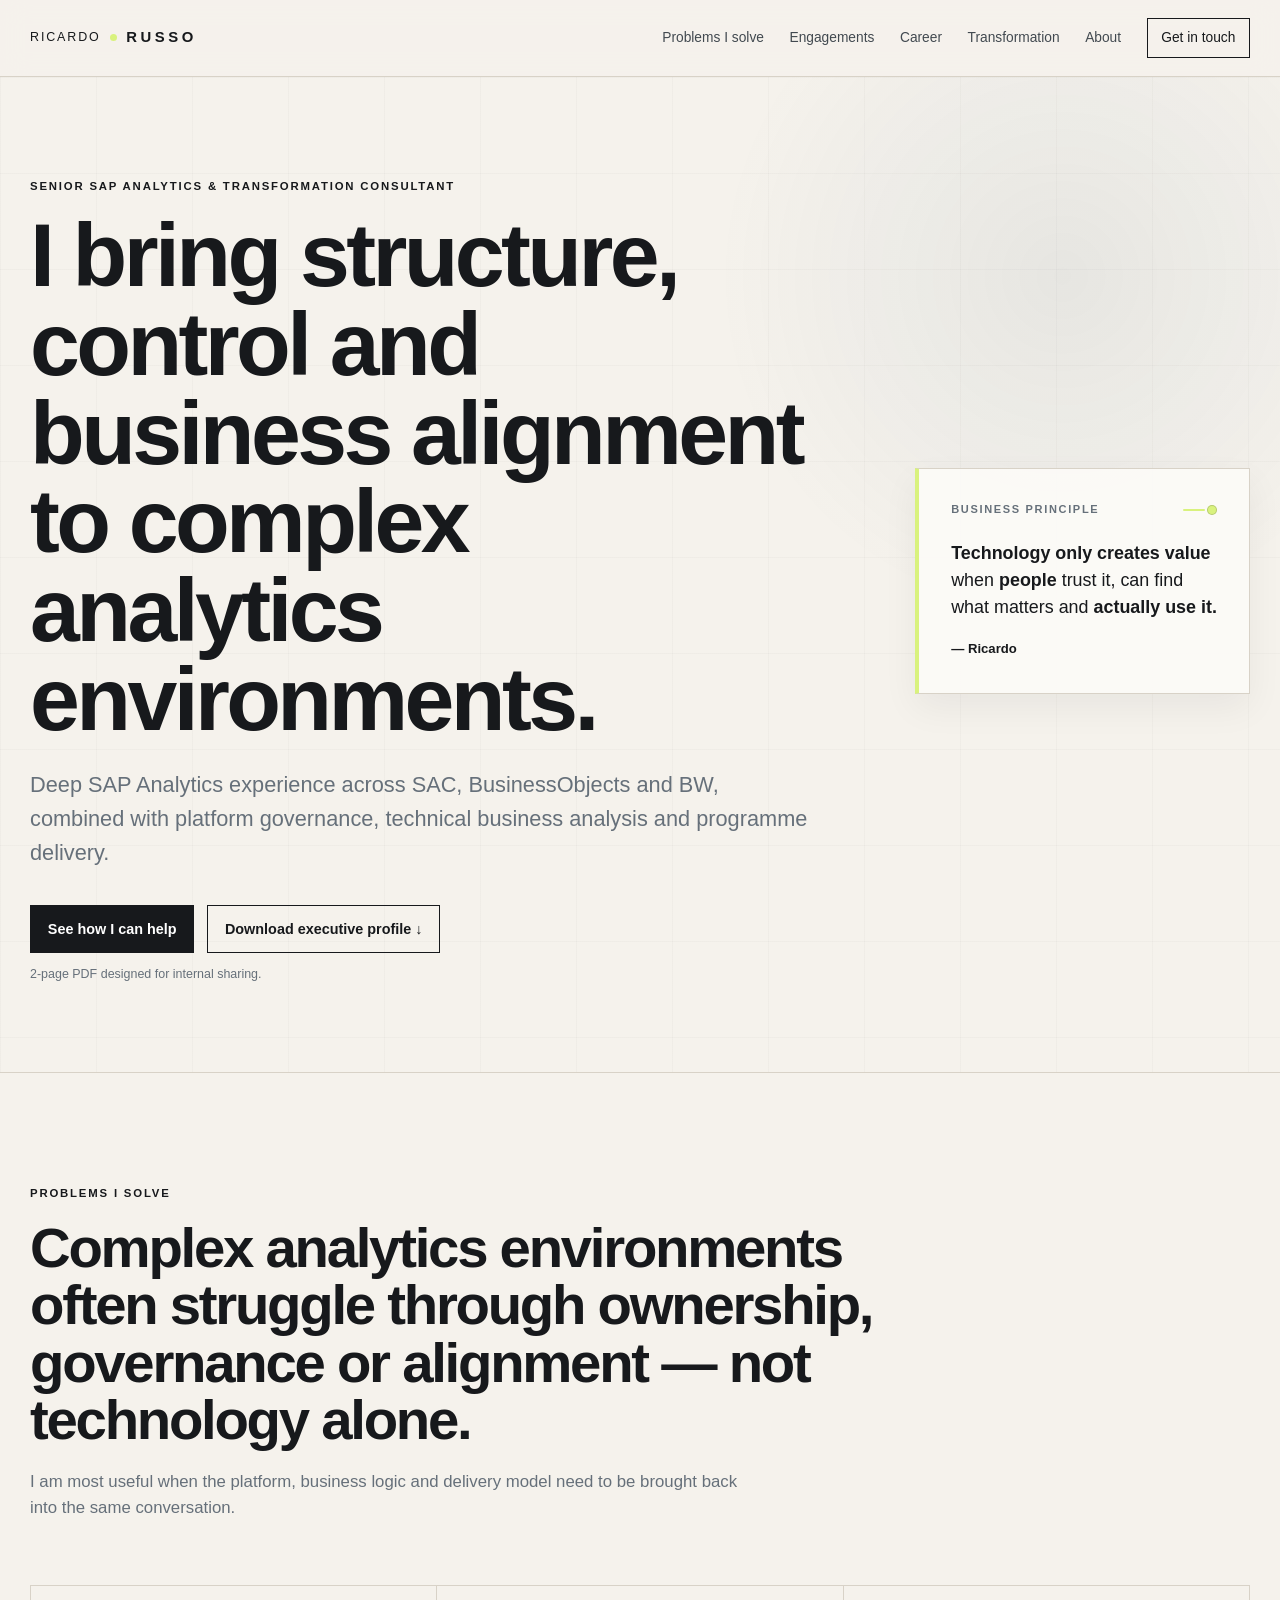
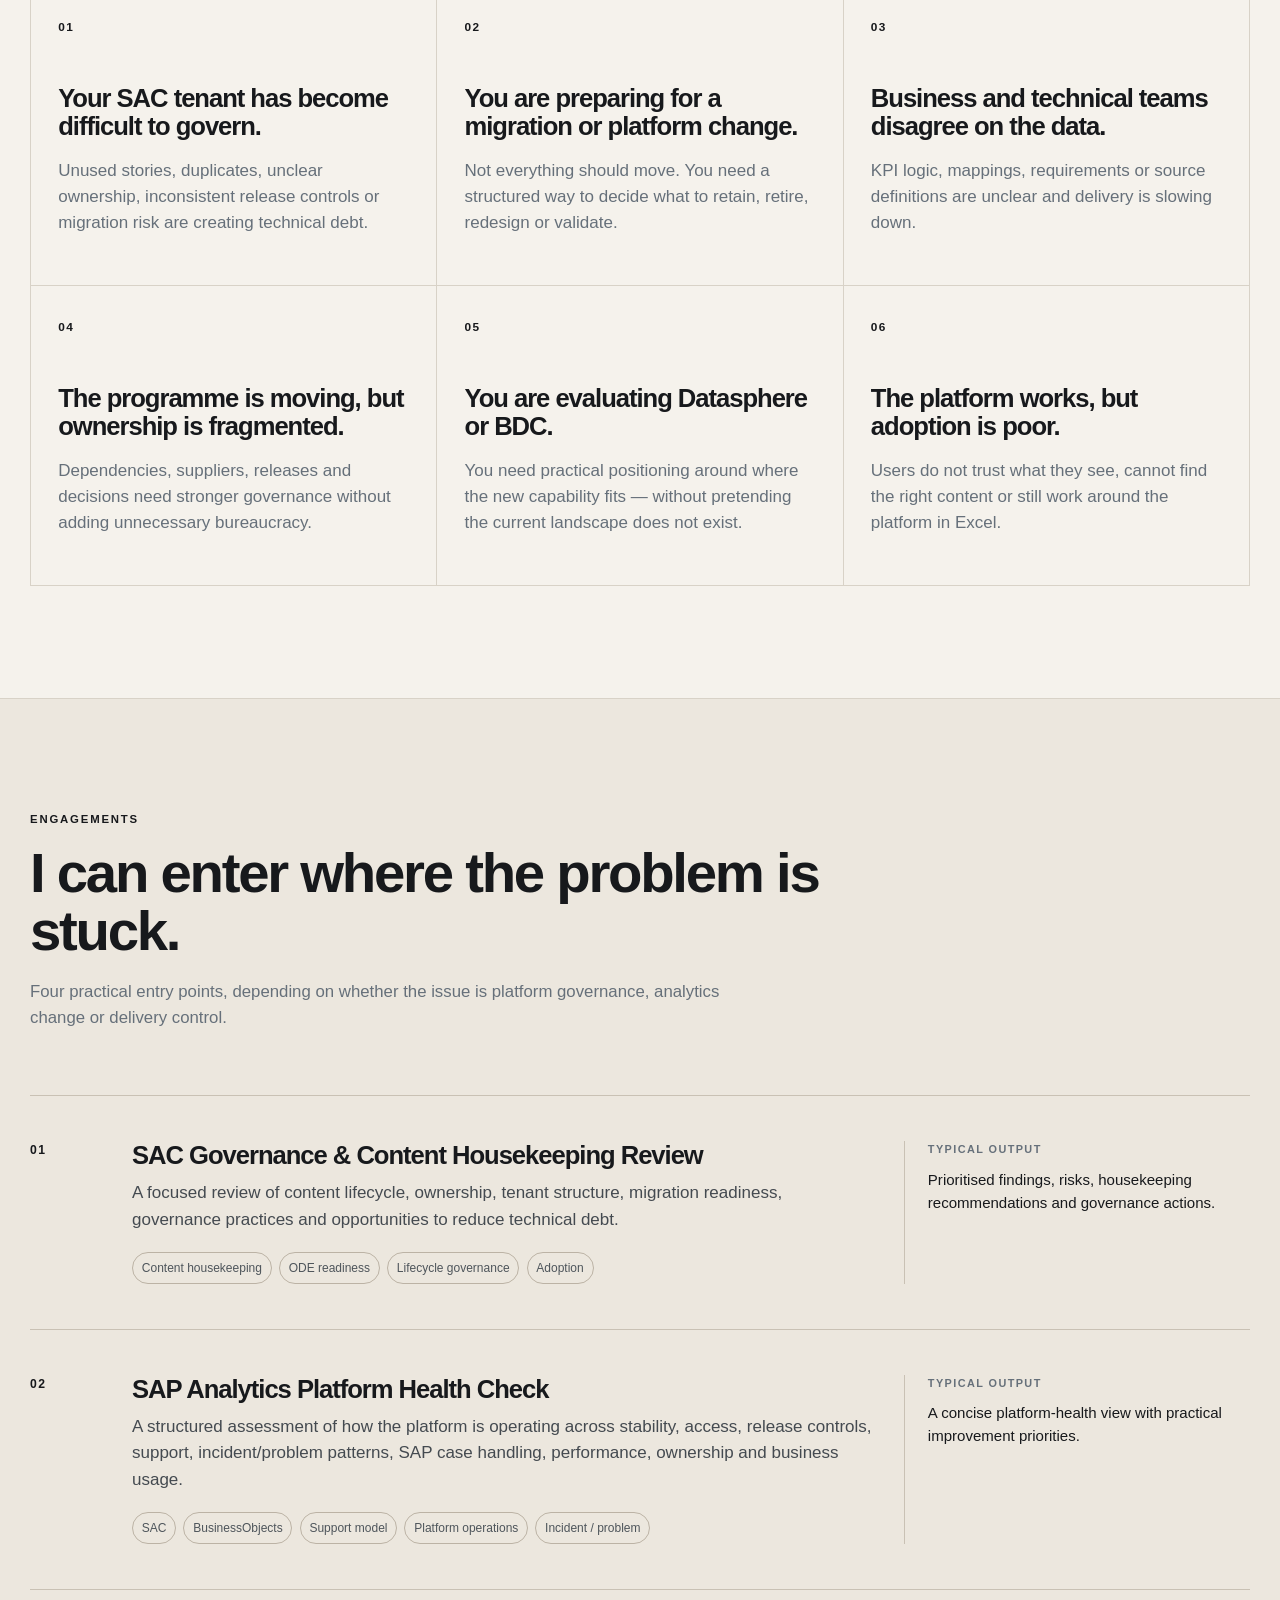
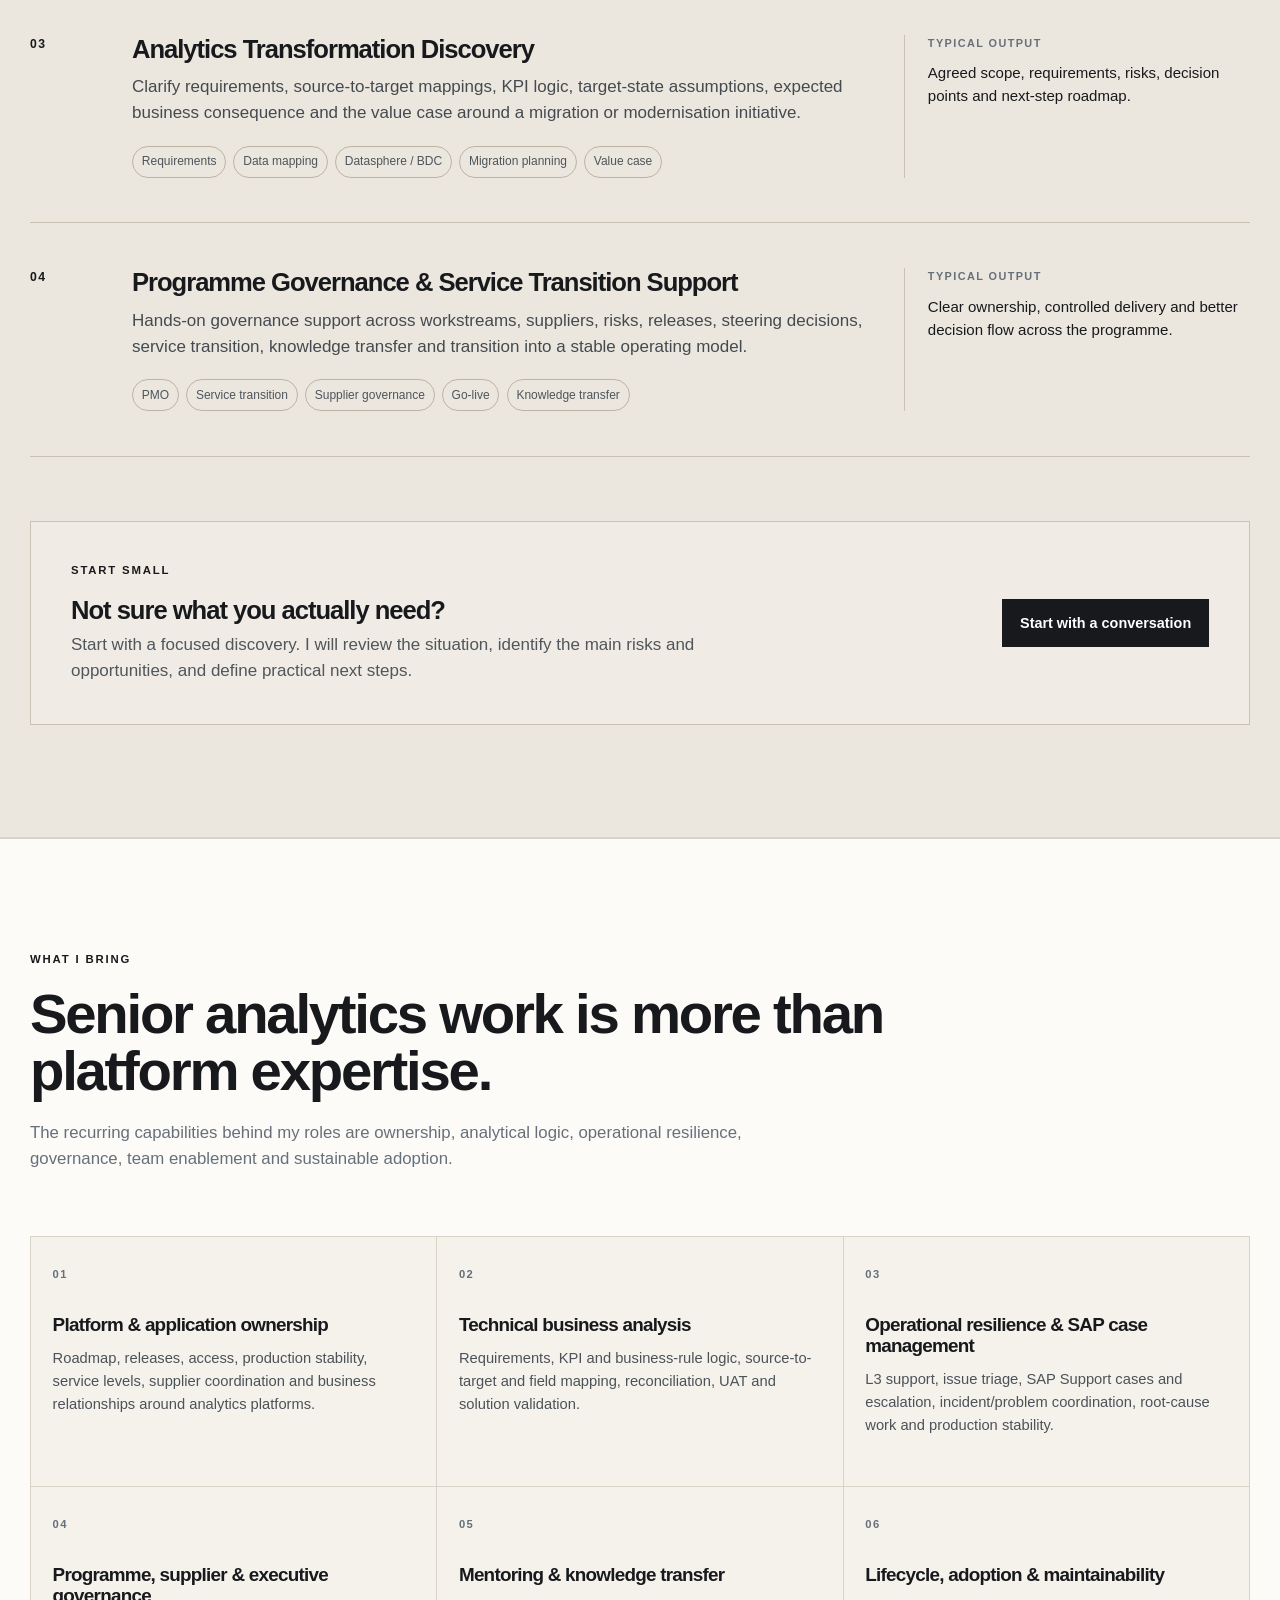
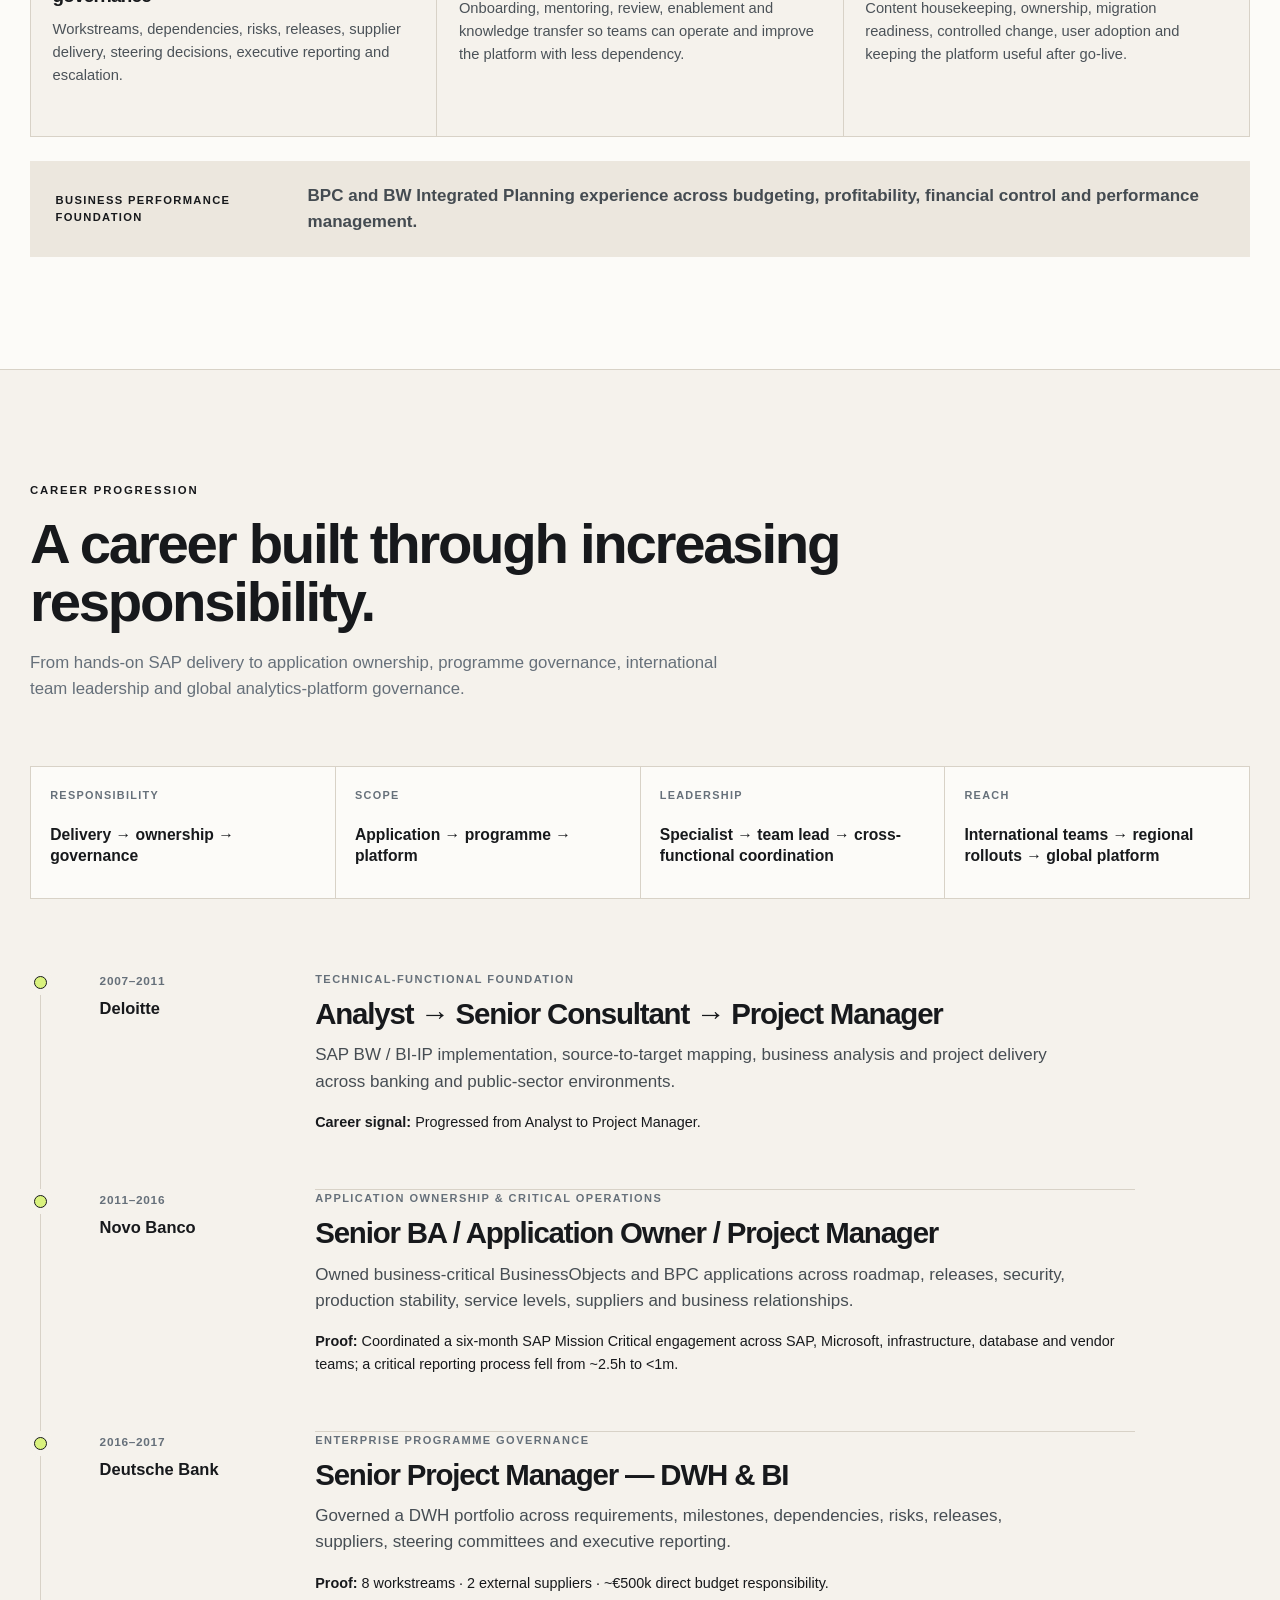
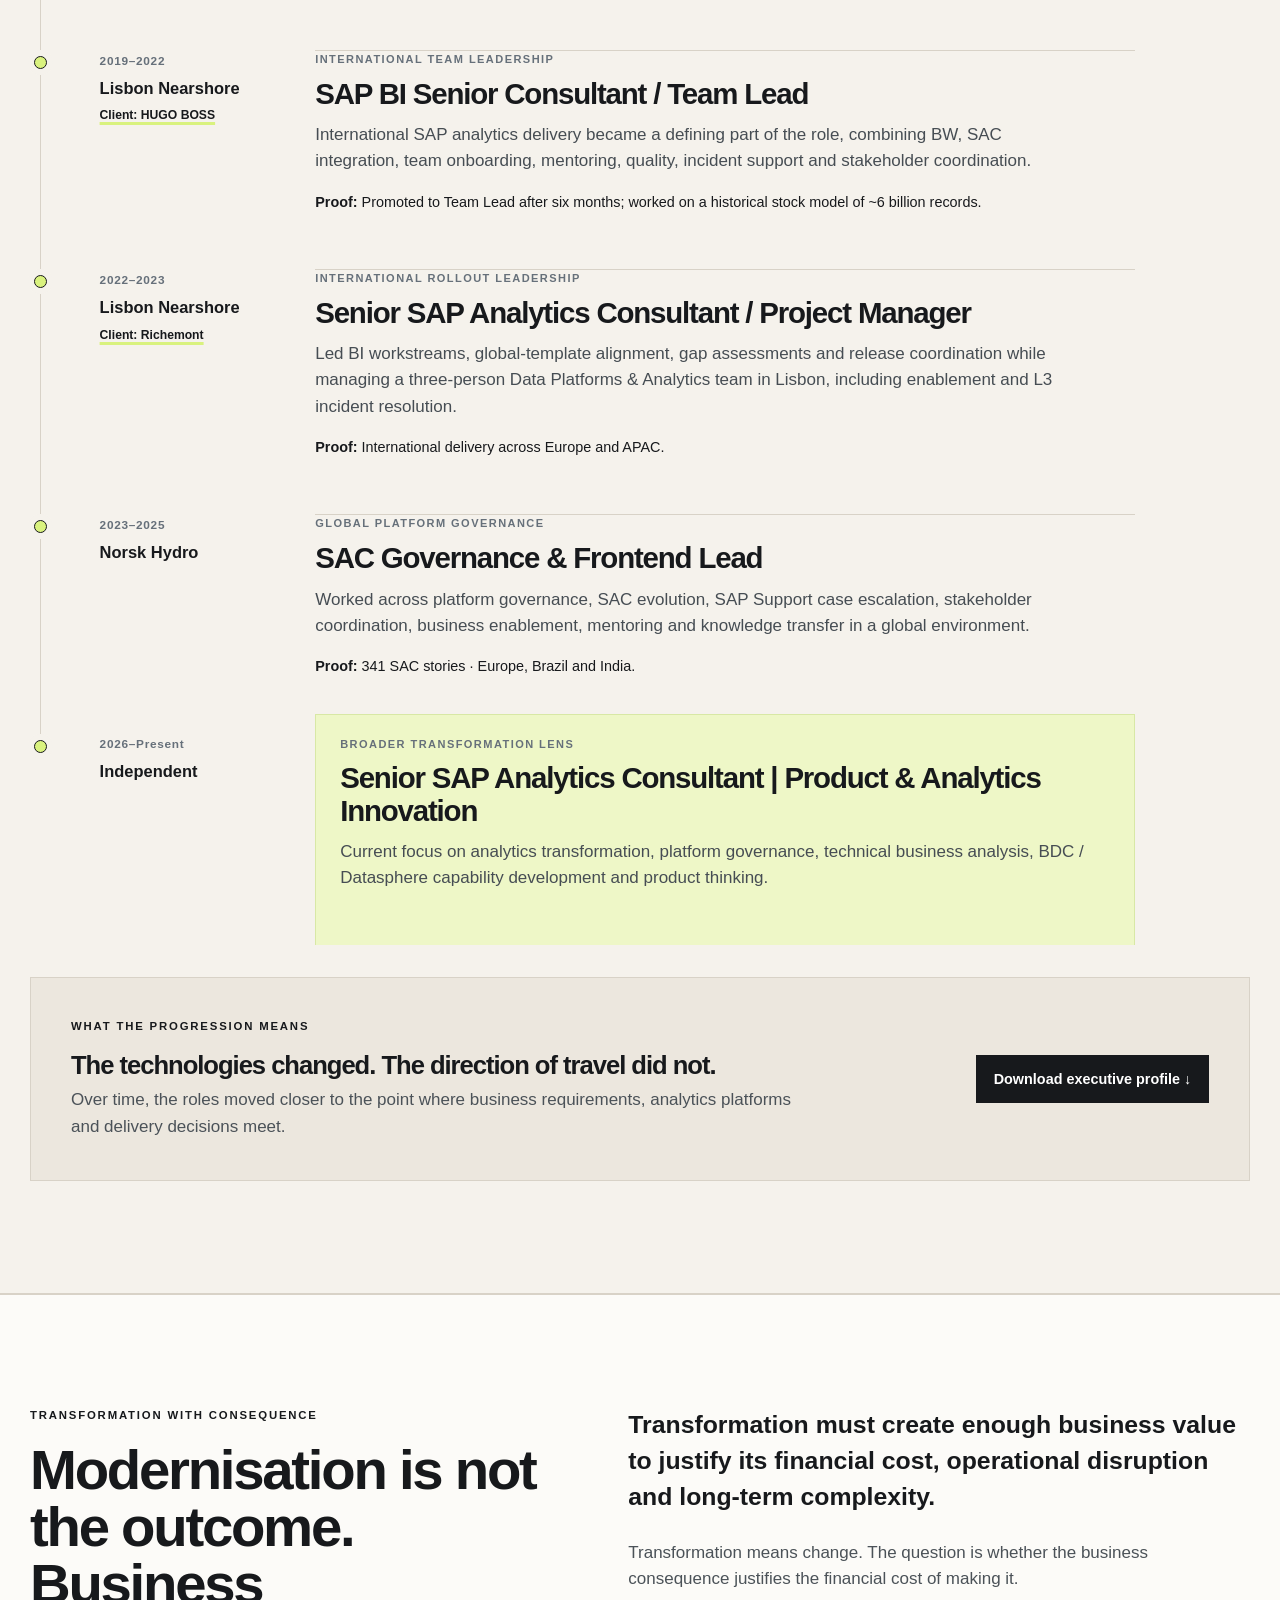
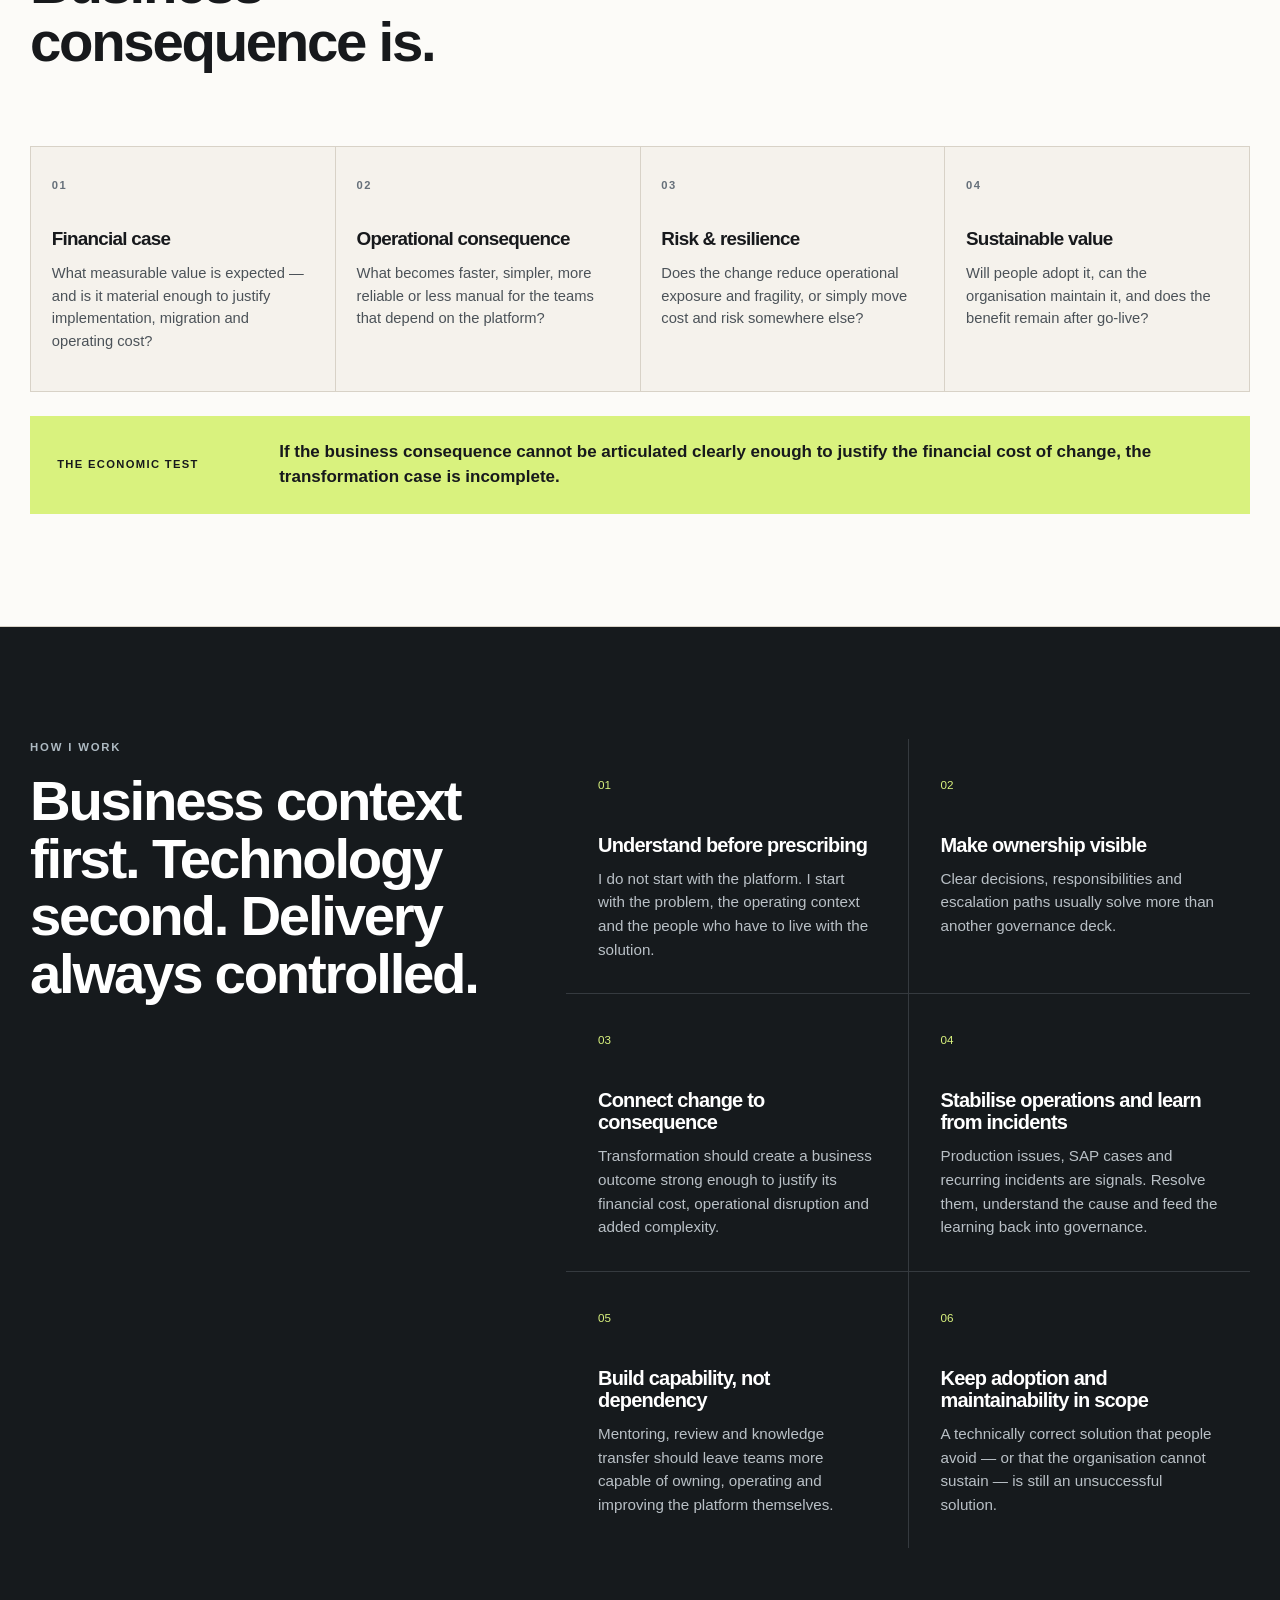
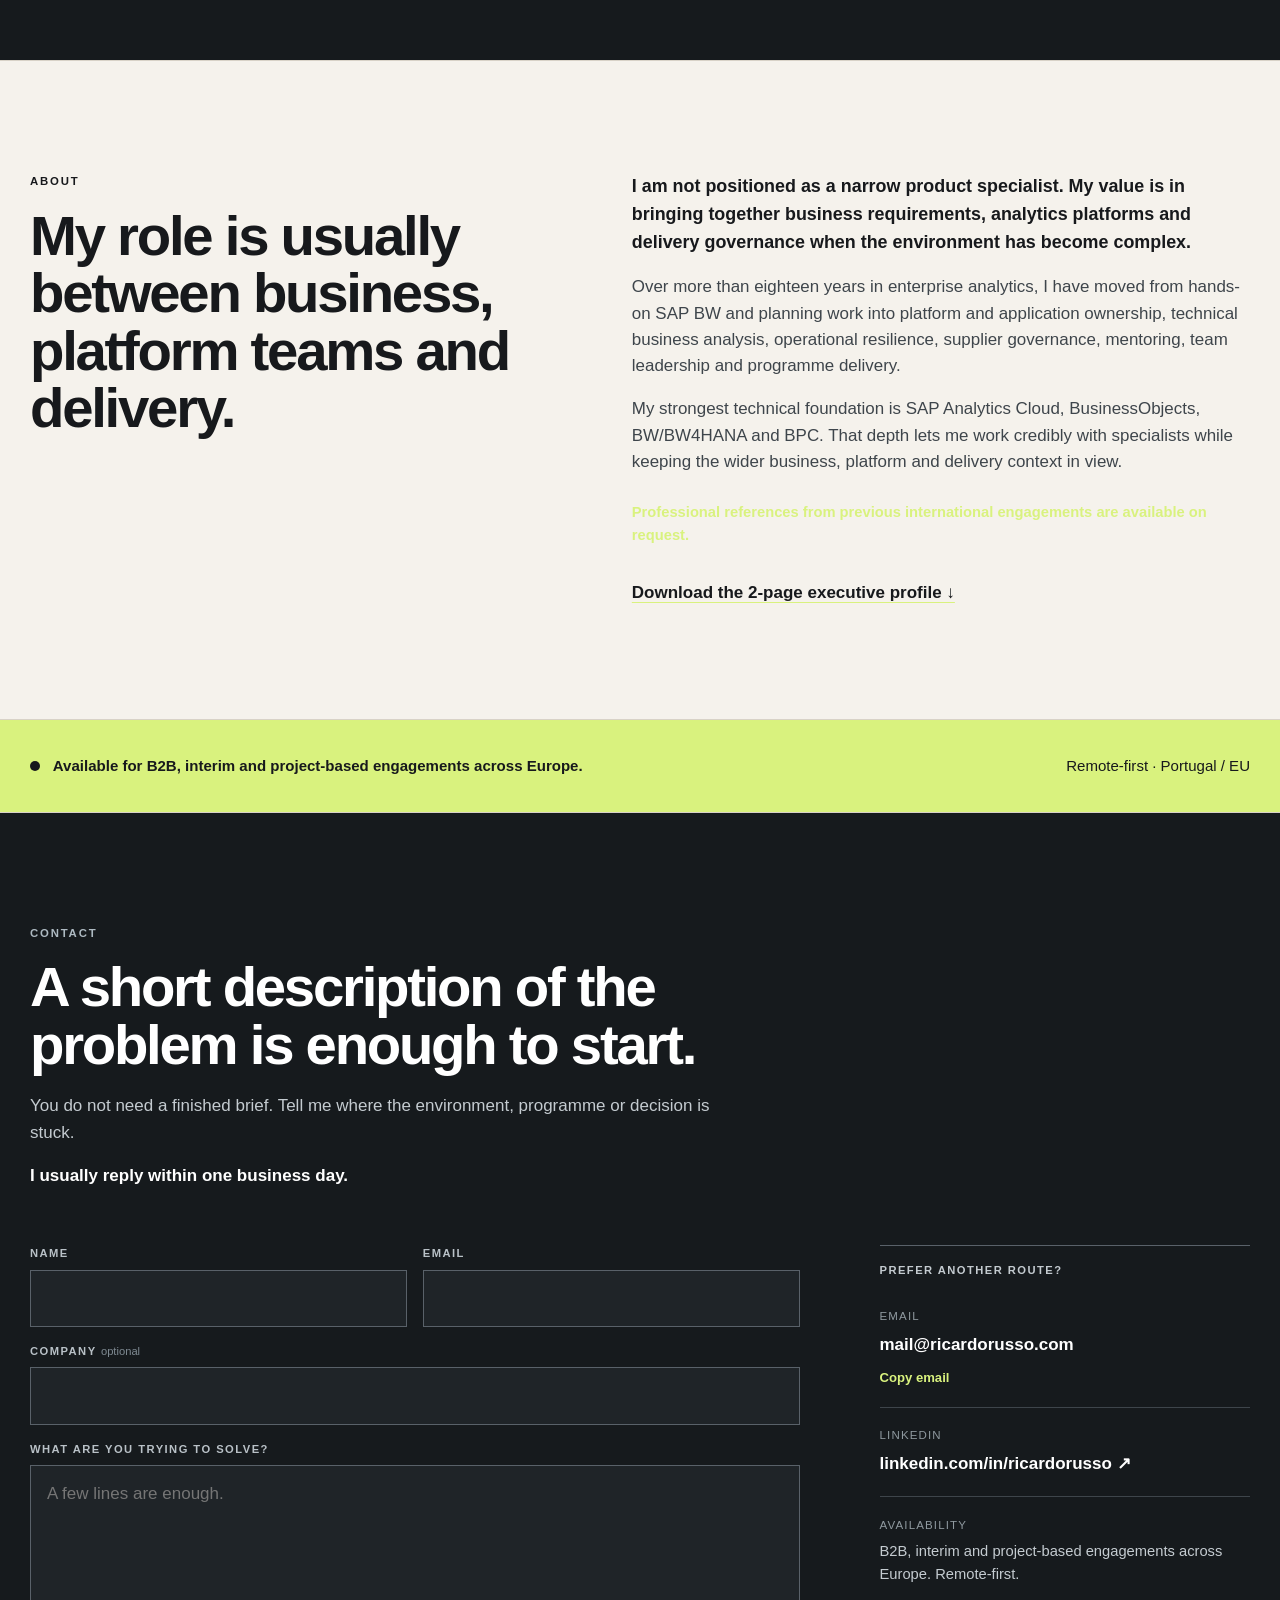
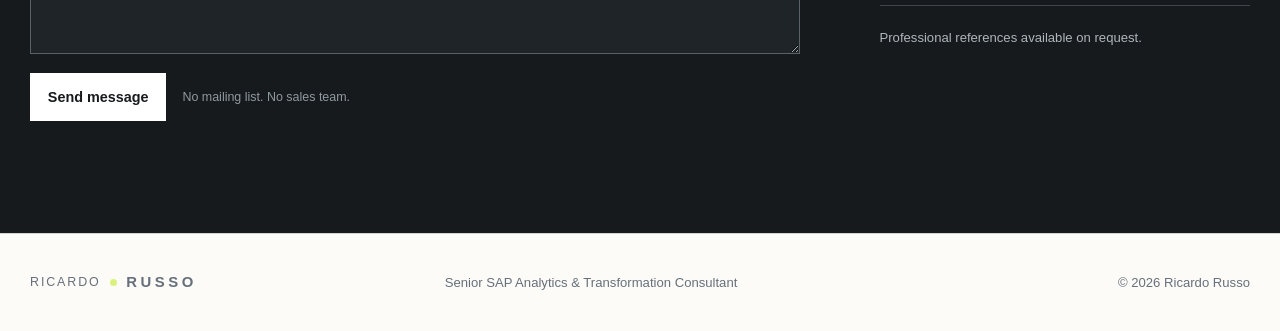
==== commit eeb2fb2c: "Add files via upload" ====
--- a/index.html
+++ b/index.html
@@ -3,13 +3,24 @@
 <head>
   <meta charset="utf-8">
   <meta name="viewport" content="width=device-width, initial-scale=1">
-  <title>Ricardo Russo — Senior SAP Analytics & Transformation Consultant</title>
-  <meta name="description" content="Senior SAP Analytics & Transformation Consultant bringing structure, control and business alignment to complex analytics environments.">
+  <title>Ricardo Russo | Senior SAP Analytics &amp; Transformation Consultant</title>
+  <link rel="canonical" href="https://ricardorusso.com/">
+  <meta name="twitter:image" content="https://ricardorusso.com/og-image.jpg">
+  <meta name="twitter:description" content="SAP Analytics, transformation, platform governance, technical business analysis and programme delivery.">
+  <meta name="twitter:title" content="Ricardo Russo | Senior SAP Analytics & Transformation Consultant">
+  <meta name="twitter:card" content="summary_large_image">
+  <meta property="og:site_name" content="Ricardo Russo">
+  <meta property="og:image:alt" content="Ricardo Russo - SAP Analytics & Transformation">
+  <meta property="og:image:height" content="630">
+  <meta property="og:image:width" content="1200">
+  <meta property="og:image" content="https://ricardorusso.com/og-image.jpg">
+  <meta name="robots" content="index, follow, max-image-preview:large">
+  <meta name="description" content="Senior SAP Analytics & Transformation Consultant with 18+ years of international experience across SAC, BusinessObjects, BW/BW4HANA, platform governance, technical business analysis and programme delivery.">
   <meta name="author" content="Ricardo Russo">
   <meta name="theme-color" content="#f5f2ec">
 
-  <meta property="og:title" content="Ricardo Russo — Senior SAP Analytics & Transformation Consultant">
-  <meta property="og:description" content="Deep SAP Analytics experience combined with platform governance, technical business analysis and programme delivery.">
+  <meta property="og:title" content="Ricardo Russo | Senior SAP Analytics & Transformation Consultant">
+  <meta property="og:description" content="SAP Analytics, transformation, platform governance, technical business analysis and programme delivery.">
   <meta property="og:type" content="website">
   <meta property="og:url" content="https://ricardorusso.com/">
 
@@ -20,6 +31,42 @@
   <script defer src="content/transformation.js"></script>
   <script defer src="content/perspectives.js"></script>
   <script defer src="script.js"></script>
+  <script type="application/ld+json">
+{
+  "@context": "https://schema.org",
+  "@type": "Person",
+  "name": "Ricardo Russo",
+  "url": "https://ricardorusso.com/",
+  "jobTitle": "Senior SAP Analytics & Transformation Consultant",
+  "sameAs": [
+    "https://www.linkedin.com/in/ricardorusso"
+  ],
+  "knowsAbout": [
+    "SAP Analytics Cloud",
+    "SAP BusinessObjects",
+    "SAP BW",
+    "SAP BW/4HANA",
+    "SAP BPC",
+    "Analysis for Office",
+    "SAP Datasphere",
+    "SAP Business Data Cloud",
+    "Platform Governance",
+    "Technical Business Analysis",
+    "Analytics Transformation",
+    "Programme Governance",
+    "Operational Resilience",
+    "Mentoring and Knowledge Transfer"
+  ],
+  "nationality": {
+    "@type": "Country",
+    "name": "Portugal"
+  },
+  "areaServed": {
+    "@type": "Place",
+    "name": "Europe"
+  }
+}
+  </script>
 </head>
 <body>
   <a class="skip-link" href="#main">Skip to content</a>
@@ -424,5 +471,6 @@
       <span>© <span id="year">2026</span> Ricardo Russo</span>
     </div>
   </footer>
+  <!-- Cloudflare Web Analytics --><script type='module' src='https://static.cloudflareinsights.com/beacon.min.js' data-cf-beacon='{"token": "2452c5265e984b9d9688143a83ec8676"}'></script><!-- End Cloudflare Web Analytics -->
 </body>
 </html>
